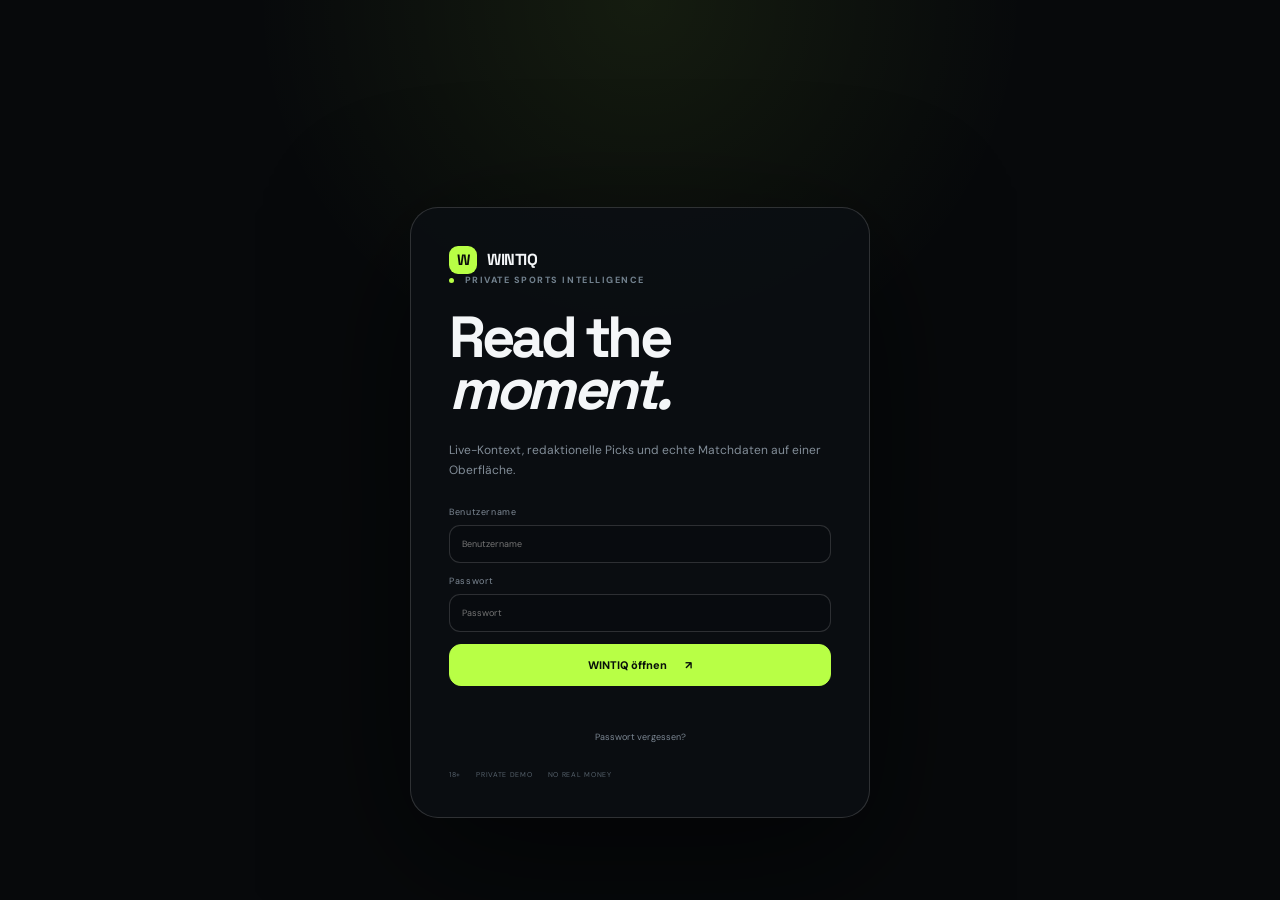
==== index.html @ 9066834d "Add files via upload" ====
<!doctype html>
<html lang="de">
<head>
<meta charset="utf-8">
<meta name="viewport" content="width=device-width,initial-scale=1">
<meta name="theme-color" content="#07090b">
<meta name="description" content="WINTIQ — Live Sports Intelligence, Picks und Match Center">
<title>WINTIQ — Live Sports Intelligence</title>
<link rel="preconnect" href="https://fonts.googleapis.com">
<link rel="preconnect" href="https://fonts.gstatic.com" crossorigin>
<link href="https://fonts.googleapis.com/css2?family=DM+Sans:wght@400;500;600;700;800&family=Space+Grotesk:wght@500;600;700&display=swap" rel="stylesheet">
<link rel="stylesheet" href="styles.css?v=20260912-v3">
</head>
<body class="locked">
<div id="loginGate" class="gate">
  <div class="gate-glow"></div>
  <div class="gate-card">
    <div class="brand"><span>W</span><b>WINTIQ</b></div>
    <div class="eyebrow"><i></i> PRIVATE SPORTS INTELLIGENCE</div>
    <h1>Read the<br><em>moment.</em></h1>
    <p>Live-Kontext, redaktionelle Picks und echte Matchdaten auf einer Oberfläche.</p>
    <form id="loginForm">
      <label>Benutzername<input id="loginUser" autocomplete="username" placeholder="Benutzername" required></label>
      <label>Passwort<input id="loginPass" type="password" autocomplete="current-password" placeholder="Passwort" required></label>
      <button class="btn btn-primary" type="submit">WINTIQ öffnen <span>↗</span></button>
      <small id="loginError" class="form-error"></small>
      <div class="forgot-password"><button id="forgotPasswordBtn" type="button">Passwort vergessen?</button></div>
    </form>
    <div class="gate-foot"><span>18+</span><span>PRIVATE DEMO</span><span>NO REAL MONEY</span></div>
  </div>
</div>

<div id="app" class="app-hidden">
  <div class="statusbar">
    <div><i class="live-dot"></i><b>WINTIQ LIVE</b><span id="pulseText">Real-time match intelligence</span></div>
    <div><span id="lastUpdate">FEED · —</span><span id="currentUserLabel"></span><button id="adminOpen" class="mini-btn hidden">ADMIN</button><button id="logout" class="mini-btn">LOCK</button></div>
  </div>
  <header class="nav">
    <a class="brand" href="#top"><span>W</span><b>WINTIQ</b></a>
    <nav><a href="#picks">Picks</a><a href="#matchday">Matchday</a><a href="#performance">Performance</a><a href="#edge">Edge</a></nav>
    <div class="nav-actions"><a class="nav-cta" href="#picks">Live Center <i></i></a><button id="hamb" class="hamb">☰</button></div>
  </header>
  <div id="mobile" class="mobile"><a href="#picks">Picks</a><a href="#matchday">Matchday</a><a href="#performance">Performance</a><a href="#edge">Edge</a></div>

  <main id="top">
    <section class="hero">
      <div class="hero-copy">
        <div class="eyebrow"><i></i> WINTIQ ORIGINAL · LIVE ACCESS</div>
        <div class="hero-topline"><span>SPORTS INTELLIGENCE</span><span id="heroDate">—</span></div>
        <h1 id="heroTitle">SPORT.<br><em>DATA.</em><br>MOMENTUM.</h1>
        <p id="heroText">Live-Kontext, klare Daten und redaktionelle Picks. Alles, was sich im Spielmoment verändert, bleibt sichtbar.</p>
        <div class="hero-buttons"><a class="btn btn-primary" href="#picks">Live Picks <span>→</span></a><a class="btn btn-ghost" href="#matchday">Matchday <span>↗</span></a></div>
        <div class="hero-stats"><div><strong id="heroLiveCount">0</strong><span>LIVE</span></div><div><strong id="heroPickCount">0</strong><span>PICKS</span></div><div><strong id="heroFeedAge">—</strong><span>FEED</span></div><div><strong id="heroCorrect">0%</strong><span>HIT RATE</span></div></div>
      </div>
      <aside class="hero-panel">
        <div class="panel-head"><span>LIVE MONITOR</span><i></i></div>
        <div class="monitor-score"><small id="monitorLabel">NO LIVE MATCH</small><strong id="monitorScore">— : —</strong><span id="monitorTeams">Warte auf echte Daten</span></div>
        <div class="monitor-grid"><div><span>STATUS</span><b id="monitorStatus">—</b></div><div><span>ZEIT</span><b id="monitorTime">—</b></div><div><span>DATUM</span><b id="monitorDate">—</b></div><div><span>SOURCE</span><b id="monitorSource">—</b></div></div>
        <div class="monitor-foot"><span id="monitorEvent">Keine erfundenen Live-Daten</span><b>●</b></div>
      </aside>
    </section>

    <section class="ticker-wrap" aria-live="polite">
      <div class="ticker-head"><span><i></i> LIVE FEED</span><b id="tickerUpdated">Synchronisiere …</b><span>Auto Sync <strong>15s</strong></span></div>
      <div id="picksLiveTicker" class="live-rail"></div>
    </section>

    <section class="section picks" id="picks">
      <div class="section-heading"><div><span class="kicker">WINTIQ EDITORIAL</span><h2>Unsere <em>Picks.</em></h2><p class="section-sub">Jeder Pick bekommt seinen echten Matchstatus — live, kommende Partie oder beendet.</p></div><div class="heading-status"><i></i><span id="feedSync">SYNC</span><b id="feedSource">ESPN / FALLBACK</b></div></div>
      <div id="pickGrid" class="pick-grid"></div>
    </section>

    <section class="section matchday" id="matchday">
      <div class="section-heading"><div><span class="kicker">MATCHDAY INTELLIGENCE</span><h2>Der <em>Matchroom.</em></h2></div><span class="heading-note">LIVE · UPCOMING · FINISHED</span></div>
      <div class="match-filter"><button class="filter active" data-filter="all">Alle</button><button class="filter" data-filter="live">🔴 Live</button><button class="filter" data-filter="upcoming">⏱ Bald</button><button class="filter" data-filter="finished">✓ Beendet</button><button class="filter" data-filter="unavailable">⚠ Keine Daten</button></div>
      <div id="matchBoard" class="match-board"></div>
    </section>

    <section class="section performance" id="performance">
      <div class="section-heading"><div><span class="kicker">PICK PERFORMANCE</span><h2>Was <em>funktioniert.</em></h2></div><span class="heading-note">AUTOMATIC · DATA-DRIVEN</span></div>
      <div class="performance-grid">
        <div class="perf-card big"><span class="kicker">HIT RATE</span><strong id="perfRate">0%</strong><div class="progress"><i id="perfBar"></i></div><p id="perfText">Noch keine beendeten Picks mit echten Daten.</p></div>
        <div class="perf-card"><span class="kicker">RICHTIG</span><strong id="perfWon">0</strong><p>abgeschlossene Picks</p></div>
        <div class="perf-card"><span class="kicker">FALSCH</span><strong id="perfLost">0</strong><p>abgeschlossene Picks</p></div>
        <div class="perf-card"><span class="kicker">OFFEN</span><strong id="perfOpen">0</strong><p>live oder kommende Picks</p></div>
      </div>
    </section>

    <section class="section edge" id="edge">
      <div class="edge-panel"><div><span class="kicker">WINTIQ EDGE</span><h2>Less noise.<br><em>More signal.</em></h2><p>Die Oberfläche priorisiert genau die Informationen, die sich im Spielmoment ändern: Status, Score, Uhr, Events, Pick-Performance und Datenqualität.</p></div><div class="edge-metrics"><div><strong>01</strong><span>REAL DATA FIRST</span><p>Kein erfundener Live-Status aus einer alten Startzeit.</p></div><div><strong>02</strong><span>EVENT STREAM</span><p>Tore, Karten und wichtige Match-Ereignisse erscheinen chronologisch.</p></div><div><strong>03</strong><span>AUTO SYNC</span><p>Der Browser aktualisiert die Daten ohne Seitenreload.</p></div><div><strong>04</strong><span>STALE PROTECTION</span><p>Wenn der Feed alt ist, zeigen wir das offen statt falsche Live-Daten zu präsentieren.</p></div></div></div>
    </section>

    <section class="section release"><div><span class="kicker">NEXT MOVE</span><h2 id="releaseDateBig">—</h2><p>WINTIQ · SPORTS INTELLIGENCE</p></div><div class="release-right"><strong id="days">00 DAYS</strong><div class="release-clock"><span>NÄCHSTER RELEASE</span><b id="timer">00 : 00 : 00 : 00</b></div></div><a class="btn btn-primary" href="#top">Back to top ↑</a></section>
  </main>
  <footer><div class="brand"><span>W</span><b>WINTIQ</b></div><div><a href="#">Impressum</a><a href="#">Datenschutz</a><a href="#">Responsible Gaming</a><a href="#">AGB</a></div><p>© 2026 WINTIQ · 18+ · PRIVATE DEMO · Keine Echtgeld-Wetten</p></footer>
</div>

<div id="resetModal" class="modal hidden"><div class="modal-card"><button class="modal-close" id="resetClose">×</button><span class="kicker">ACCOUNT</span><h2>Passwort <em>vergessen?</em></h2><p>Gib deinen WINTIQ-Benutzernamen ein. Die Anfrage wird an den Administrator übermittelt.</p><div class="reset-box"><label>Benutzername<input id="resetUsername" autocomplete="username" placeholder="Benutzername"></label><button id="sendResetRequest" class="btn btn-primary" type="button">Anfrage senden →</button><div id="resetMessage" class="reset-message"></div></div></div></div>
<div id="adminPanel" class="modal hidden"><div class="modal-card admin-card"><button class="modal-close" id="adminClose">×</button><span class="kicker">CONTROL ROOM</span><h2>WINTIQ <em>Admin.</em></h2><div class="admin-grid"><label>Hero Titel<textarea id="aHeroTitle" rows="3"></textarea></label><label>Release Datum<input id="aRelease" type="date"></label><label>Hero Text<textarea id="aHeroText" rows="3"></textarea></label><label>Pulse Text<input id="aPulse"></label></div><div class="admin-section"><div class="admin-section-head"><div><span class="kicker">PICKS</span><h3>Live-Picks</h3></div><button id="addPick" class="btn btn-ghost" type="button">+ Pick</button></div><div id="adminPicks"></div></div><div class="admin-section"><div class="admin-section-head"><div><span class="kicker">PASSWORD INBOX</span><h3>Anfragen <b id="pendingResetCount">0</b></h3></div><button id="refreshPasswordRequests" class="btn btn-ghost" type="button">↻</button></div><div id="passwordRequestList" class="password-request-list"></div></div><div class="admin-actions"><button id="saveAdmin" class="btn btn-primary" type="button">Änderungen speichern</button><button id="resetAdmin" class="btn btn-ghost" type="button">Demo zurücksetzen</button></div></div></div>
<div id="toast" class="toast"></div>
<script src="script.js?v=20260912-v3" defer></script>
</body>
</html>
---- styles.css ----
:root{--bg:#07090b;--panel:#0c1014;--panel2:#11161c;--line:rgba(255,255,255,.09);--line2:rgba(255,255,255,.15);--text:#f4f6f8;--muted:#87919d;--dim:#56616d;--acid:#b8ff45;--red:#ff4652;--orange:#ffad45;--max:1420px}*{box-sizing:border-box}html{scroll-behavior:smooth}body{margin:0;background:radial-gradient(circle at 78% 0%,rgba(184,255,69,.07),transparent 25%),var(--bg);color:var(--text);font-family:'DM Sans',system-ui,sans-serif}a{color:inherit;text-decoration:none}button,input,textarea{font:inherit}button{cursor:pointer}.hidden{display:none!important}.app-hidden{display:none}.locked{overflow:hidden}.brand{display:flex;align-items:center;gap:10px}.brand span{display:grid;place-items:center;width:28px;height:28px;border-radius:9px;background:var(--acid);color:#0a0d0b;font:800 15px 'Space Grotesk'}.brand b{font:800 16px 'Space Grotesk';letter-spacing:-.03em}.statusbar{height:42px;border-bottom:1px solid var(--line);display:flex;justify-content:space-between;align-items:center;padding:0 32px;color:#75808c;font-size:9px;letter-spacing:.1em;text-transform:uppercase;position:sticky;top:0;z-index:12;background:rgba(7,9,11,.82);backdrop-filter:blur(16px)}.statusbar>div{display:flex;align-items:center;gap:13px}.statusbar b{color:#dce1e6}.live-dot{width:6px;height:6px;background:var(--acid);border-radius:50%;display:inline-block;box-shadow:0 0 0 0 rgba(184,255,69,.5);animation:acidpulse 1.5s infinite}.mini-btn{border:1px solid var(--line2);background:rgba(255,255,255,.03);color:#9aa4ae;border-radius:9px;padding:6px 9px;font-size:8px;letter-spacing:.08em}.nav{height:78px;max-width:var(--max);margin:auto;padding:0 34px;display:flex;align-items:center;justify-content:space-between}.nav nav{display:flex;gap:28px}.nav nav a{color:#7f8995;font-size:11px}.nav nav a:hover{color:#fff}.nav-actions{display:flex;align-items:center;gap:12px}.nav-cta{border:1px solid var(--line2);padding:10px 14px;border-radius:99px;font-size:10px;color:#b9c1c9}.nav-cta i{display:inline-block;width:6px;height:6px;background:var(--acid);border-radius:50%;margin-left:7px}.hamb{display:none;background:none;border:0;color:#fff;font-size:22px}.mobile{display:none}.hero{max-width:var(--max);min-height:690px;margin:auto;padding:90px 34px 105px;display:grid;grid-template-columns:minmax(0,1.4fr) minmax(360px,.6fr);gap:70px;align-items:center;position:relative}.hero:before{content:"";position:absolute;inset:30px 0 auto;height:1px;background:linear-gradient(90deg,transparent,rgba(184,255,69,.22),transparent)}.eyebrow,.kicker{font-size:9px;letter-spacing:.17em;text-transform:uppercase;color:#71808d;font-weight:800}.eyebrow i{display:inline-block;width:5px;height:5px;border-radius:50%;background:var(--acid);margin-right:7px}.hero-topline{display:flex;justify-content:space-between;max-width:760px;margin:25px 0 18px;color:#4f5a65;font-size:9px;letter-spacing:.15em}.hero h1{font:700 clamp(68px,9vw,128px)/.82 'Space Grotesk';letter-spacing:-.075em;margin:0;max-width:900px}.hero h1 em,.section-heading h2 em,.edge-panel h2 em,.modal-card h2 em{color:var(--acid);font-style:normal}.hero-copy>p{max-width:670px;color:#8e98a4;line-height:1.8;font-size:14px;margin:32px 0}.hero-buttons{display:flex;gap:10px;flex-wrap:wrap}.btn{border-radius:12px;padding:13px 17px;border:1px solid var(--line2);font-size:11px;font-weight:800;display:inline-flex;align-items:center;justify-content:center;gap:18px}.btn-primary{background:var(--acid);color:#09100a;border-color:var(--acid)}.btn-ghost{background:rgba(255,255,255,.025);color:#e7eaed}.hero-stats{display:grid;grid-template-columns:repeat(4,auto);gap:38px;margin-top:55px}.hero-stats div{display:grid;gap:4px}.hero-stats strong{font:700 25px 'Space Grotesk'}.hero-stats span{font-size:8px;letter-spacing:.13em;color:#697480}.hero-panel{border:1px solid var(--line2);border-radius:28px;background:linear-gradient(145deg,rgba(255,255,255,.06),rgba(255,255,255,.018));padding:24px;box-shadow:0 40px 120px rgba(0,0,0,.28);position:relative;overflow:hidden}.hero-panel:after{content:"";position:absolute;width:230px;height:230px;border-radius:50%;right:-120px;top:-120px;background:rgba(184,255,69,.08);filter:blur(5px)}.panel-head,.match-card-top,.pick-top,.section-heading,.ticker-head,.match-card-top,.match-data,.pick-quote,.tip-row,.performance-grid,.release,.release-right,.admin-section-head,.password-request-top{display:flex;align-items:center;justify-content:space-between}.panel-head{color:#697581;font-size:8px;letter-spacing:.15em}.panel-head i{width:7px;height:7px;background:var(--red);border-radius:50%;animation:redpulse 1s infinite}.monitor-score{text-align:center;padding:52px 10px 30px}.monitor-score small{display:block;color:#68737f;font-size:8px;letter-spacing:.13em;margin-bottom:11px}.monitor-score strong{font:700 52px 'Space Grotesk';letter-spacing:-.04em}.monitor-score span{display:block;color:#aeb5bd;font-size:11px;margin-top:7px}.monitor-grid{display:grid;grid-template-columns:1fr 1fr;gap:7px}.monitor-grid div{padding:12px;border:1px solid var(--line);background:rgba(255,255,255,.025);border-radius:12px}.monitor-grid span{display:block;color:#5f6975;font-size:7px;letter-spacing:.12em}.monitor-grid b{display:block;font-size:10px;margin-top:5px}.monitor-foot{display:flex;justify-content:space-between;margin-top:12px;color:#626d79;font-size:8px}.monitor-foot b{color:var(--acid)}.ticker-wrap{border-top:1px solid var(--line);border-bottom:1px solid var(--line);background:rgba(255,255,255,.018);overflow:hidden}.ticker-head{max-width:var(--max);margin:auto;padding:11px 34px;color:#5f6975;font-size:8px;letter-spacing:.12em;text-transform:uppercase}.ticker-head span:first-child{color:#b9c1c9}.ticker-head i{display:inline-block;width:5px;height:5px;background:var(--red);border-radius:50%;margin-right:6px;animation:redpulse 1s infinite}.ticker-head strong{color:#b9c1c9}.live-rail{overflow:hidden;border-top:1px solid var(--line)}.rail-track{display:flex;width:max-content;animation:rail 38s linear infinite}.rail-track:hover{animation-play-state:paused}.rail-set{display:flex}.rail-item{width:390px;min-height:66px;padding:12px 20px;border-right:1px solid var(--line);display:grid;grid-template-columns:auto 1fr;gap:4px 12px;align-items:center}.rail-item .rail-state{grid-row:1/3;font-size:8px;font-weight:900;color:#7d8792;white-space:nowrap}.rail-item.live .rail-state{color:var(--red)}.rail-item.live .rail-state i{display:inline-block;width:6px;height:6px;background:var(--red);border-radius:50%;margin-right:5px;animation:redpulse 1s infinite}.rail-item.upcoming .rail-state{color:var(--acid)}.rail-item.finished .rail-state{color:#87919d}.rail-item strong{font-size:11px;white-space:nowrap;overflow:hidden;text-overflow:ellipsis}.rail-item strong b{color:#fff;font-size:12px;margin:0 5px}.rail-item small{font-size:8px;color:#5e6874}.section{max-width:var(--max);margin:auto;padding:105px 34px}.section-heading{align-items:flex-end;gap:30px;margin-bottom:30px}.section-heading h2{font:700 clamp(55px,7vw,90px)/.9 'Space Grotesk';letter-spacing:-.07em;margin:12px 0 0}.section-sub{color:#727d88;font-size:12px;max-width:600px;line-height:1.7;margin:15px 0 0}.heading-status{display:flex;gap:9px;align-items:center;color:#68737e;font-size:8px;letter-spacing:.11em}.heading-status i{width:6px;height:6px;background:var(--acid);border-radius:50%}.heading-status b{color:#a9b1b8}.heading-note{font-size:8px;color:#626d79;letter-spacing:.14em}.pick-grid{display:grid;grid-template-columns:repeat(3,minmax(0,1fr));gap:18px}.pick-card{position:relative;border:1px solid var(--line);border-radius:27px;overflow:hidden;background:linear-gradient(150deg,rgba(255,255,255,.045),rgba(255,255,255,.012));min-width:0;transition:.25s}.pick-card:before{content:"";height:3px;display:block;background:linear-gradient(90deg,var(--acid),rgba(184,255,69,0));position:relative;z-index:2}.pick-card.live:before{background:linear-gradient(90deg,var(--red),var(--acid),transparent)}.pick-card:hover{transform:translateY(-5px);border-color:rgba(184,255,69,.24);box-shadow:0 30px 90px rgba(0,0,0,.35)}.pick-inner{padding:24px}.pick-top{margin-bottom:17px}.pick-tag{padding:6px 9px;border-radius:99px;background:rgba(184,255,69,.09);color:var(--acid);font-size:8px;font-weight:900;letter-spacing:.1em}.pick-number{font-size:9px;color:#4f5a65}.pick-sport{font-size:8px;color:#687480;letter-spacing:.16em;font-weight:900}.pick-card h3{font:700 23px/1.22 'Space Grotesk';letter-spacing:-.035em;margin:12px 0 17px}.pick-card h3 span{color:#4d5863;font-size:.65em}.tip-row{padding:14px 15px;border:1px solid var(--line);background:#090c10;border-radius:14px}.tip-row span{font-size:8px;color:#68737e;letter-spacing:.11em;font-weight:900}.tip-row strong{font-size:13px;text-align:right}.pick-reason{font-size:12px;line-height:1.8;color:#8d97a2;margin:17px 0}.pick-quote{border-top:1px solid var(--line);padding-top:14px}.pick-quote span{font-size:8px;color:#616c78;letter-spacing:.13em}.pick-quote strong{font:700 24px 'Space Grotesk'}.match-card{margin-top:18px;border:1px solid var(--line);border-radius:20px;background:rgba(0,0,0,.24);padding:17px}.match-card.is-live{border-color:rgba(255,70,82,.28);box-shadow:inset 0 0 35px rgba(255,70,82,.035)}.match-card-top{font-size:8px;color:#5f6974;letter-spacing:.1em}.match-status{font-weight:900}.is-live .match-status{color:var(--red)}.match-status i{display:inline-block;width:7px;height:7px;border-radius:50%;background:var(--red);margin-right:6px;animation:redpulse 1s infinite}.is-upcoming .match-status{color:var(--acid)}.is-finished .match-status{color:#87919d}.is-unavailable .match-status{color:var(--orange)}.scoreline{display:grid;grid-template-columns:1fr auto 1fr;gap:10px;align-items:center;margin:20px 0}.scoreline>div{min-width:0}.scoreline strong{display:block;font-size:12px;line-height:1.35}.scoreline small{display:block;color:#505b66;font-size:7px;letter-spacing:.1em;margin-top:4px}.scoreline .away{text-align:right}.score-big{font:700 30px 'Space Grotesk';white-space:nowrap}.score-big span{color:#56606b}.match-data{display:grid;grid-template-columns:1fr 1fr;gap:7px}.match-data div{background:rgba(255,255,255,.035);border-radius:10px;padding:10px}.match-data span{display:block;font-size:7px;color:#616c78;letter-spacing:.08em}.match-data b{display:block;font-size:9px;margin-top:4px}.verdict{margin-top:10px;padding:10px;border-radius:10px;font-size:8px;font-weight:900;letter-spacing:.07em}.verdict.correct{background:rgba(184,255,69,.08);color:var(--acid)}.verdict.wrong{background:rgba(255,70,82,.08);color:#ff7b83}.verdict.pending{background:rgba(255,255,255,.04);color:#737e8a}.data-warning{margin-top:9px;padding:10px;border-radius:10px;background:rgba(255,173,69,.06);color:#b9905d;font-size:8px;line-height:1.5}.event-stream{margin-top:12px;padding-top:12px;border-top:1px solid var(--line)}.event-title{font-size:7px;letter-spacing:.13em;color:#5d6874;margin-bottom:7px}.event-line{display:grid;grid-template-columns:35px 65px 1fr;gap:7px;align-items:center;padding:5px 0}.event-line span{font-size:8px;color:#9ba4ad}.event-line b{font-size:7px;color:var(--acid);letter-spacing:.08em}.event-line p{margin:0;font-size:9px;color:#c1c7cd;white-space:nowrap;overflow:hidden;text-overflow:ellipsis}.match-filter{display:flex;gap:8px;flex-wrap:wrap;margin-bottom:17px}.filter{border:1px solid var(--line);background:rgba(255,255,255,.025);color:#7f8995;padding:9px 13px;border-radius:99px;font-size:9px}.filter.active{background:var(--acid);color:#09100a;border-color:var(--acid);font-weight:800}.match-board{display:grid;grid-template-columns:1fr 1fr;gap:10px}.match-row{display:grid;grid-template-columns:110px 1fr auto 1fr 105px;align-items:center;gap:13px;border:1px solid var(--line);border-radius:16px;padding:17px;background:rgba(255,255,255,.018)}.match-row.live{border-color:rgba(255,70,82,.2)}.row-status{font-size:8px;font-weight:900;letter-spacing:.09em;color:#737e89}.row-status i{display:inline-block;width:6px;height:6px;border-radius:50%;background:var(--red);margin-right:6px;animation:redpulse 1s infinite}.match-row.upcoming .row-status{color:var(--acid)}.match-row.finished .row-status{color:#8b95a0}.match-row.unavailable .row-status{color:var(--orange)}.row-team{font-size:11px;font-weight:800}.row-team.home{text-align:right}.row-score{font:700 20px 'Space Grotesk';white-space:nowrap}.row-score span{color:#56606b}.row-time{text-align:right}.row-time b{display:block;font-size:10px}.row-time span{display:block;font-size:8px;color:#66717c;margin-top:4px}.empty-state{border:1px dashed var(--line2);padding:30px;border-radius:16px;color:#69737e;font-size:11px}.performance-grid{display:grid;grid-template-columns:2fr 1fr 1fr 1fr;gap:12px;align-items:stretch}.perf-card{border:1px solid var(--line);border-radius:20px;background:rgba(255,255,255,.025);padding:24px;min-height:165px}.perf-card strong{display:block;font:700 48px 'Space Grotesk';margin:14px 0 4px}.perf-card p{font-size:10px;color:#68737f;line-height:1.6}.perf-card.big strong{font-size:62px}.progress{height:7px;border-radius:99px;background:#171d23;overflow:hidden;margin:12px 0}.progress i{display:block;width:0;height:100%;background:var(--acid);border-radius:99px;transition:.5s}.edge-panel{display:grid;grid-template-columns:1fr 1fr;gap:75px;padding:60px;border:1px solid var(--line);border-radius:30px;background:linear-gradient(140deg,rgba(184,255,69,.065),rgba(255,255,255,.012))}.edge-panel h2{font:700 clamp(52px,6vw,86px)/.88 'Space Grotesk';letter-spacing:-.07em;margin:14px 0 25px}.edge-panel>div:first-child p{max-width:540px;color:#89939e;line-height:1.8;font-size:13px}.edge-metrics{display:grid;gap:2px}.edge-metrics>div{display:grid;grid-template-columns:45px 1fr;gap:3px 12px;padding:17px 0;border-top:1px solid var(--line)}.edge-metrics strong{grid-row:1/3;color:var(--acid);font-size:10px}.edge-metrics span{font-size:9px;font-weight:900;letter-spacing:.12em}.edge-metrics p{margin:3px 0 0;color:#68737f;font-size:10px;line-height:1.6}.release{display:flex;align-items:end;justify-content:space-between;gap:20px;border-top:1px solid var(--line)}.release h2{font:700 clamp(50px,7vw,100px) 'Space Grotesk';letter-spacing:-.07em;margin:12px 0}.release p{font-size:9px;color:#626d78;letter-spacing:.12em}.release-right{gap:30px}.release-right>strong{font:700 16px 'Space Grotesk';color:#78838e}.release-clock{display:grid;gap:5px}.release-clock span{font-size:7px;color:#626d78;letter-spacing:.12em}.release-clock b{font:700 14px 'Space Grotesk'}.gate{position:fixed;inset:0;display:grid;place-items:center;padding:20px;background:radial-gradient(circle at 50% 0%,rgba(184,255,69,.08),transparent 35%),#07090b;z-index:40}.gate-card{width:min(460px,100%);border:1px solid var(--line2);border-radius:28px;padding:38px;background:rgba(11,15,19,.92);box-shadow:0 40px 140px rgba(0,0,0,.6)}.gate-card h1{font:700 58px/.9 'Space Grotesk';letter-spacing:-.065em;margin:25px 0}.gate-card p{color:#828d98;font-size:12px;line-height:1.7}.gate-card form{display:grid;gap:12px;margin-top:25px}.gate-card label,.admin-grid label{display:grid;gap:7px;color:#7e8995;font-size:9px;letter-spacing:.07em}.gate-card input,.admin-grid input,.admin-grid textarea,.reset-box input{width:100%;background:#080b0f;color:#fff;border:1px solid var(--line2);border-radius:11px;padding:12px;outline:none}.gate-card input:focus,.admin-grid input:focus,.admin-grid textarea:focus,.reset-box input:focus{border-color:rgba(184,255,69,.55)}.forgot-password{text-align:center}.forgot-password button{border:0;background:none;color:#7c8793;font-size:9px}.form-error{min-height:14px;color:#ff6f77;font-size:10px}.gate-foot{display:flex;gap:15px;color:#56616c;font-size:7px;letter-spacing:.1em;margin-top:25px}.modal{position:fixed;inset:0;z-index:50;background:rgba(0,0,0,.76);backdrop-filter:blur(16px);display:grid;place-items:center;padding:20px}.modal-card{width:min(520px,100%);max-height:90vh;overflow:auto;padding:32px;border:1px solid var(--line2);border-radius:25px;background:#0c1014;box-shadow:0 40px 120px #000}.modal-card h2{font:700 43px 'Space Grotesk';letter-spacing:-.06em;margin:13px 0}.modal-card>p{color:#808b96;line-height:1.7;font-size:12px}.modal-close{float:right;border:0;background:none;color:#89939d;font-size:30px}.reset-box{display:grid;gap:12px;margin-top:25px}.reset-box label{display:grid;gap:7px;color:#7e8995;font-size:9px}.reset-message{min-height:18px;font-size:10px}.admin-card{width:min(1050px,100%)}.admin-grid{display:grid;grid-template-columns:1fr 1fr;gap:13px}.admin-section{margin-top:28px;padding-top:24px;border-top:1px solid var(--line)}.admin-section-head h3{margin:5px 0;font:700 24px 'Space Grotesk'}.admin-section-head h3 b{color:var(--acid)}.admin-pick{padding:14px;border:1px solid var(--line);border-radius:15px;margin-bottom:10px}.password-request-list{display:grid;gap:8px}.password-request{padding:12px;border:1px solid var(--line);border-radius:12px}.password-request-top{font-size:10px}.password-request-top span{color:var(--acid);font-size:8px}.password-request small{color:#65707b;font-size:8px}.admin-actions{display:flex;gap:9px;align-items:center;flex-wrap:wrap;margin-top:18px}.toast{position:fixed;right:20px;bottom:20px;z-index:60;background:#12171d;border:1px solid var(--line2);border-radius:12px;padding:12px 15px;font-size:10px;transform:translateY(15px);opacity:0;pointer-events:none;transition:.25s}.toast.show{opacity:1;transform:none}footer{max-width:var(--max);margin:auto;padding:35px 34px 50px;border-top:1px solid var(--line);display:grid;grid-template-columns:1fr auto;gap:18px;color:#5f6974;font-size:8px}footer>div:nth-child(2){display:flex;gap:17px;flex-wrap:wrap}footer p{grid-column:1/-1;margin:5px 0 0}@keyframes redpulse{0%{box-shadow:0 0 0 0 rgba(255,70,82,.55)}70%{box-shadow:0 0 0 8px rgba(255,70,82,0)}100%{box-shadow:0 0 0 0 rgba(255,70,82,0)}}@keyframes acidpulse{0%{box-shadow:0 0 0 0 rgba(184,255,69,.5)}70%{box-shadow:0 0 0 8px rgba(184,255,69,0)}100%{box-shadow:0 0 0 0 rgba(184,255,69,0)}}@keyframes rail{from{transform:translateX(0)}to{transform:translateX(-50%)}}@media(max-width:1100px){.hero{grid-template-columns:1fr}.hero-panel{max-width:650px}.pick-grid{grid-template-columns:repeat(2,minmax(0,1fr))}.match-board{grid-template-columns:1fr}.performance-grid{grid-template-columns:1fr 1fr}.edge-panel{grid-template-columns:1fr}.nav{padding:0 24px}.section,.hero{padding-left:24px;padding-right:24px}}@media(max-width:700px){.statusbar{padding:0 14px}.statusbar>div:last-child>span:not(#currentUserLabel){display:none}.nav{height:65px}.nav nav,.nav-cta{display:none}.hamb{display:block}.mobile.open{display:grid;position:absolute;z-index:15;right:14px;top:108px;background:#10151b;border:1px solid var(--line);border-radius:15px;padding:10px;box-shadow:0 20px 60px #000}.mobile.open a{padding:10px 13px;font-size:11px}.hero{padding-top:70px;min-height:auto}.hero h1{font-size:68px}.hero-stats{grid-template-columns:1fr 1fr;gap:20px}.hero-panel{margin-top:10px}.ticker-head{padding-left:14px;padding-right:14px}.ticker-head span:last-child{display:none}.rail-item{width:315px}.section{padding:75px 16px}.section-heading{align-items:flex-start;flex-direction:column}.section-heading h2{font-size:55px}.heading-status{align-self:flex-start}.pick-grid{grid-template-columns:1fr}.match-card{padding:14px}.scoreline{gap:6px}.score-big{font-size:25px}.match-data{grid-template-columns:1fr 1fr}.match-board{grid-template-columns:1fr}.match-row{grid-template-columns:1fr auto 1fr;gap:8px}.row-status{grid-column:1/-1}.row-time{grid-column:1/-1;text-align:left}.performance-grid{grid-template-columns:1fr}.edge-panel{padding:28px}.release{align-items:flex-start;flex-direction:column}.release-right{align-items:flex-start;flex-direction:column}.release h2{font-size:60px}.admin-grid{grid-template-columns:1fr}footer{grid-template-columns:1fr;padding-left:16px;padding-right:16px}.event-line{grid-template-columns:30px 50px 1fr}}
@media(prefers-reduced-motion:reduce){*,*:before,*:after{animation-duration:.001ms!important;animation-iteration-count:1!important;scroll-behavior:auto!important}}
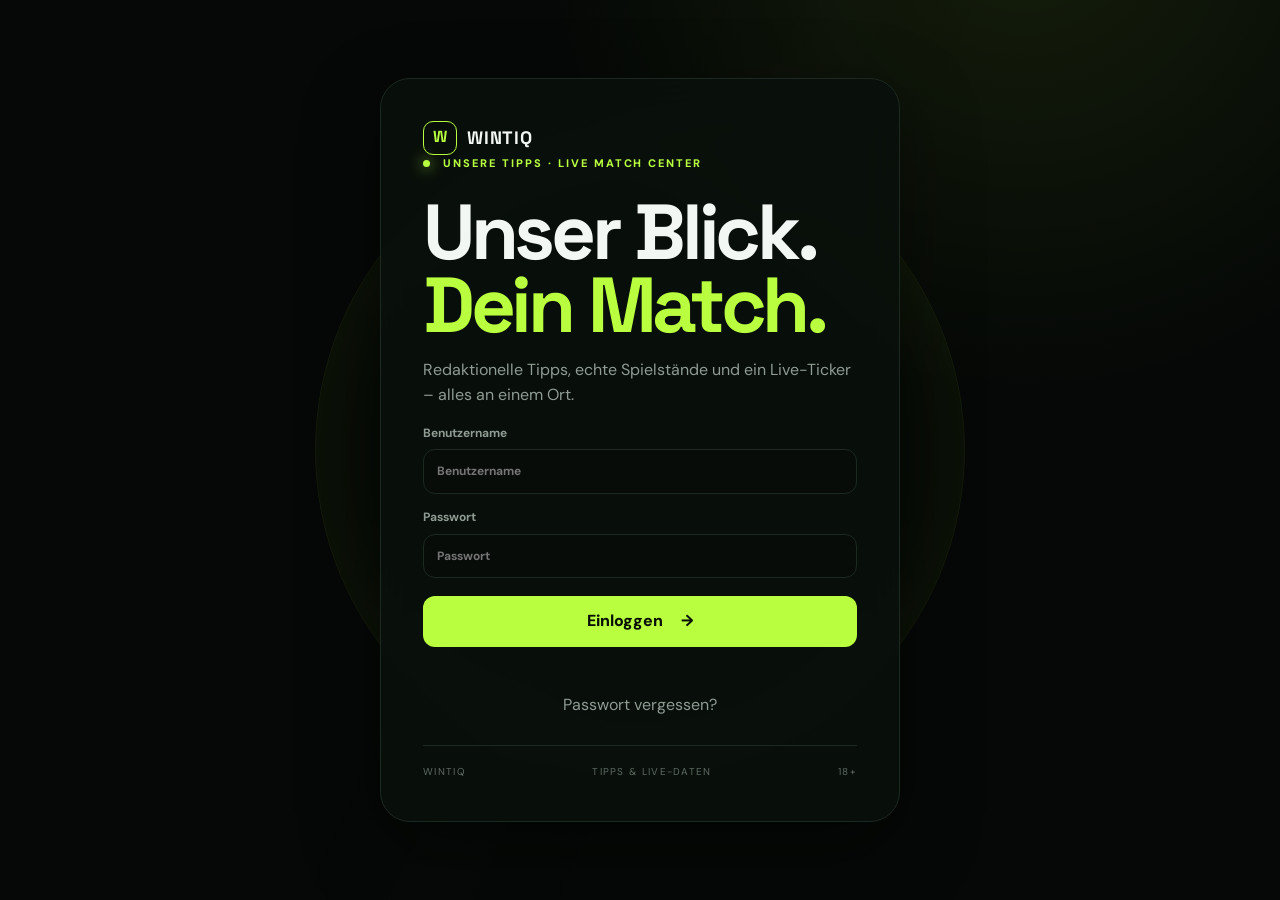
==== commit a3a2f869: "Add files via upload" ====
--- a/index.html
+++ b/index.html
@@ -3,101 +3,127 @@
 <head>
 <meta charset="utf-8">
 <meta name="viewport" content="width=device-width,initial-scale=1">
-<meta name="theme-color" content="#07090b">
-<meta name="description" content="WINTIQ — Live Sports Intelligence, Picks und Match Center">
-<title>WINTIQ — Live Sports Intelligence</title>
+<meta name="theme-color" content="#07110d">
+<meta name="description" content="WINTIQ — unsere Sport-Tipps, Match Center und Live-Ticker.">
+<title>WINTIQ — Unsere Tipps</title>
 <link rel="preconnect" href="https://fonts.googleapis.com">
 <link rel="preconnect" href="https://fonts.gstatic.com" crossorigin>
 <link href="https://fonts.googleapis.com/css2?family=DM+Sans:wght@400;500;600;700;800&family=Space+Grotesk:wght@500;600;700&display=swap" rel="stylesheet">
-<link rel="stylesheet" href="styles.css?v=20260912-v3">
+<link rel="stylesheet" href="styles.css?v=release-1">
 </head>
-<body class="locked">
-<div id="loginGate" class="gate">
-  <div class="gate-glow"></div>
-  <div class="gate-card">
-    <div class="brand"><span>W</span><b>WINTIQ</b></div>
-    <div class="eyebrow"><i></i> PRIVATE SPORTS INTELLIGENCE</div>
-    <h1>Read the<br><em>moment.</em></h1>
-    <p>Live-Kontext, redaktionelle Picks und echte Matchdaten auf einer Oberfläche.</p>
-    <form id="loginForm">
-      <label>Benutzername<input id="loginUser" autocomplete="username" placeholder="Benutzername" required></label>
-      <label>Passwort<input id="loginPass" type="password" autocomplete="current-password" placeholder="Passwort" required></label>
-      <button class="btn btn-primary" type="submit">WINTIQ öffnen <span>↗</span></button>
-      <small id="loginError" class="form-error"></small>
-      <div class="forgot-password"><button id="forgotPasswordBtn" type="button">Passwort vergessen?</button></div>
+<body>
+<div id="loginGate" class="login-gate">
+  <div class="login-orbit"></div>
+  <div class="login-card">
+    <div class="logo"><span>W</span><b>WINTIQ</b></div>
+    <div class="eyebrow"><i></i> UNSERE TIPPS · LIVE MATCH CENTER</div>
+    <h1>Unser Blick.<br><em>Dein Match.</em></h1>
+    <p>Redaktionelle Tipps, echte Spielstände und ein Live-Ticker – alles an einem Ort.</p>
+    <form id="loginForm" novalidate>
+      <label>Benutzername<input id="loginUser" autocomplete="username" placeholder="Benutzername"></label>
+      <label>Passwort<input id="loginPass" type="password" autocomplete="current-password" placeholder="Passwort"></label>
+      <button class="btn primary" type="submit">Einloggen <span>→</span></button>
+      <div id="loginError" class="error"></div>
+      <button id="forgotPasswordBtn" class="link-btn" type="button">Passwort vergessen?</button>
     </form>
-    <div class="gate-foot"><span>18+</span><span>PRIVATE DEMO</span><span>NO REAL MONEY</span></div>
+    <div class="login-note"><span>WINTIQ</span><span>TIPPS & LIVE-DATEN</span><span>18+</span></div>
   </div>
 </div>
 
-<div id="app" class="app-hidden">
-  <div class="statusbar">
-    <div><i class="live-dot"></i><b>WINTIQ LIVE</b><span id="pulseText">Real-time match intelligence</span></div>
-    <div><span id="lastUpdate">FEED · —</span><span id="currentUserLabel"></span><button id="adminOpen" class="mini-btn hidden">ADMIN</button><button id="logout" class="mini-btn">LOCK</button></div>
+<div id="app" class="hidden">
+<header class="topbar">
+  <a class="logo" href="#home"><span>W</span><b>WINTIQ</b></a>
+  <nav><a href="#picks">Unsere Picks</a><a href="#live">Live Center</a><a href="#stats">Performance</a></nav>
+  <div class="top-actions">
+    <div id="feedBadge" class="feed-badge"><i></i><span>SYNC</span></div>
+    <button id="musicToggle" class="icon-btn" type="button" title="Musik an/aus">♪</button>
+    <input id="musicVolume" class="volume" type="range" min="0" max="1" step=".01" value=".18" aria-label="Musiklautstärke">
+    <button id="adminOpen" class="admin-btn hidden" type="button">ADMIN</button>
+    <button id="logout" class="icon-btn" type="button">LOCK</button>
   </div>
-  <header class="nav">
-    <a class="brand" href="#top"><span>W</span><b>WINTIQ</b></a>
-    <nav><a href="#picks">Picks</a><a href="#matchday">Matchday</a><a href="#performance">Performance</a><a href="#edge">Edge</a></nav>
-    <div class="nav-actions"><a class="nav-cta" href="#picks">Live Center <i></i></a><button id="hamb" class="hamb">☰</button></div>
-  </header>
-  <div id="mobile" class="mobile"><a href="#picks">Picks</a><a href="#matchday">Matchday</a><a href="#performance">Performance</a><a href="#edge">Edge</a></div>
+</header>
 
-  <main id="top">
-    <section class="hero">
-      <div class="hero-copy">
-        <div class="eyebrow"><i></i> WINTIQ ORIGINAL · LIVE ACCESS</div>
-        <div class="hero-topline"><span>SPORTS INTELLIGENCE</span><span id="heroDate">—</span></div>
-        <h1 id="heroTitle">SPORT.<br><em>DATA.</em><br>MOMENTUM.</h1>
-        <p id="heroText">Live-Kontext, klare Daten und redaktionelle Picks. Alles, was sich im Spielmoment verändert, bleibt sichtbar.</p>
-        <div class="hero-buttons"><a class="btn btn-primary" href="#picks">Live Picks <span>→</span></a><a class="btn btn-ghost" href="#matchday">Matchday <span>↗</span></a></div>
-        <div class="hero-stats"><div><strong id="heroLiveCount">0</strong><span>LIVE</span></div><div><strong id="heroPickCount">0</strong><span>PICKS</span></div><div><strong id="heroFeedAge">—</strong><span>FEED</span></div><div><strong id="heroCorrect">0%</strong><span>HIT RATE</span></div></div>
-      </div>
-      <aside class="hero-panel">
-        <div class="panel-head"><span>LIVE MONITOR</span><i></i></div>
-        <div class="monitor-score"><small id="monitorLabel">NO LIVE MATCH</small><strong id="monitorScore">— : —</strong><span id="monitorTeams">Warte auf echte Daten</span></div>
-        <div class="monitor-grid"><div><span>STATUS</span><b id="monitorStatus">—</b></div><div><span>ZEIT</span><b id="monitorTime">—</b></div><div><span>DATUM</span><b id="monitorDate">—</b></div><div><span>SOURCE</span><b id="monitorSource">—</b></div></div>
-        <div class="monitor-foot"><span id="monitorEvent">Keine erfundenen Live-Daten</span><b>●</b></div>
-      </aside>
-    </section>
+<main id="home">
+<section class="hero">
+  <div class="hero-copy">
+    <div class="eyebrow"><i></i> WINTIQ · OUR PICKS</div>
+    <div class="hero-meta"><span id="todayLabel">—</span><span id="feedTime">FEED —</span></div>
+    <h1>TIPPS.<br><em>DATEN.</em><br>LIVE.</h1>
+    <p>Wir zeigen unsere Tipps, den aktuellen Matchstatus und die wichtigsten Live-Events. Keine Wettschein-Oberfläche. Keine unnötigen Extras.</p>
+    <div class="hero-actions"><a class="btn primary" href="#picks">Unsere Picks <span>↓</span></a><a class="btn ghost" href="#live">Live Center <span>↗</span></a></div>
+    <div class="hero-stats">
+      <div><b id="statPicks">0</b><span>PICKS</span></div>
+      <div><b id="statLive">0</b><span>LIVE</span></div>
+      <div><b id="statOpen">0</b><span>OFFEN</span></div>
+      <div><b id="statRate">—</b><span>HIT RATE</span></div>
+    </div>
+  </div>
+  <aside class="hero-live">
+    <div class="card-label"><span><i class="pulse"></i> LIVE MONITOR</span><b id="monitorSource">—</b></div>
+    <div id="heroLiveMatch" class="monitor-empty">Noch kein bestätigtes Live-Spiel.</div>
+  </aside>
+</section>
 
-    <section class="ticker-wrap" aria-live="polite">
-      <div class="ticker-head"><span><i></i> LIVE FEED</span><b id="tickerUpdated">Synchronisiere …</b><span>Auto Sync <strong>15s</strong></span></div>
-      <div id="picksLiveTicker" class="live-rail"></div>
-    </section>
+<section id="live" class="section">
+  <div class="section-head">
+    <div><span class="kicker">LIVE CENTER</span><h2>Was passiert <em>jetzt?</em></h2><p>Automatische Aktualisierung ohne Seitenreload.</p></div>
+    <div class="sync-box"><b id="syncState">SYNC</b><span id="syncAge">—</span></div>
+  </div>
+  <div id="liveTicker" class="live-ticker"></div>
+  <div id="liveEvents" class="event-board"></div>
+</section>
 
-    <section class="section picks" id="picks">
-      <div class="section-heading"><div><span class="kicker">WINTIQ EDITORIAL</span><h2>Unsere <em>Picks.</em></h2><p class="section-sub">Jeder Pick bekommt seinen echten Matchstatus — live, kommende Partie oder beendet.</p></div><div class="heading-status"><i></i><span id="feedSync">SYNC</span><b id="feedSource">ESPN / FALLBACK</b></div></div>
-      <div id="pickGrid" class="pick-grid"></div>
-    </section>
+<section id="picks" class="section">
+  <div class="section-head">
+    <div><span class="kicker">WINTIQ EDITORIAL</span><h2>Unsere <em>Picks.</em></h2><p>Jeder Tipp bekommt seinen eigenen Matchstatus.</p></div>
+    <div class="section-count"><b id="pickCount">0</b><span>TIPPS</span></div>
+  </div>
+  <div id="pickGrid" class="pick-grid"></div>
+</section>
 
-    <section class="section matchday" id="matchday">
-      <div class="section-heading"><div><span class="kicker">MATCHDAY INTELLIGENCE</span><h2>Der <em>Matchroom.</em></h2></div><span class="heading-note">LIVE · UPCOMING · FINISHED</span></div>
-      <div class="match-filter"><button class="filter active" data-filter="all">Alle</button><button class="filter" data-filter="live">🔴 Live</button><button class="filter" data-filter="upcoming">⏱ Bald</button><button class="filter" data-filter="finished">✓ Beendet</button><button class="filter" data-filter="unavailable">⚠ Keine Daten</button></div>
-      <div id="matchBoard" class="match-board"></div>
-    </section>
+<section class="section" id="stats">
+  <div class="section-head"><div><span class="kicker">PERFORMANCE</span><h2>Unsere <em>Bilanz.</em></h2><p>Nur beendete Spiele fließen in die Quote ein.</p></div></div>
+  <div class="stats-grid">
+    <article><span>HIT RATE</span><b id="rateBig">—</b><div class="bar"><i id="rateBar"></i></div></article>
+    <article><span>RICHTIG</span><b id="wonBig">0</b><small>abgeschlossen</small></article>
+    <article><span>FALSCH</span><b id="lostBig">0</b><small>abgeschlossen</small></article>
+    <article><span>OFFEN</span><b id="openBig">0</b><small>live oder kommend</small></article>
+  </div>
+</section>
 
-    <section class="section performance" id="performance">
-      <div class="section-heading"><div><span class="kicker">PICK PERFORMANCE</span><h2>Was <em>funktioniert.</em></h2></div><span class="heading-note">AUTOMATIC · DATA-DRIVEN</span></div>
-      <div class="performance-grid">
-        <div class="perf-card big"><span class="kicker">HIT RATE</span><strong id="perfRate">0%</strong><div class="progress"><i id="perfBar"></i></div><p id="perfText">Noch keine beendeten Picks mit echten Daten.</p></div>
-        <div class="perf-card"><span class="kicker">RICHTIG</span><strong id="perfWon">0</strong><p>abgeschlossene Picks</p></div>
-        <div class="perf-card"><span class="kicker">FALSCH</span><strong id="perfLost">0</strong><p>abgeschlossene Picks</p></div>
-        <div class="perf-card"><span class="kicker">OFFEN</span><strong id="perfOpen">0</strong><p>live oder kommende Picks</p></div>
-      </div>
-    </section>
+<section class="section how">
+  <div class="how-grid">
+    <div><span class="kicker">WINTIQ PRINCIPLES</span><h2>Nur das, was<br><em>zählt.</em></h2></div>
+    <div class="principles">
+      <div><b>01</b><strong>UNSERE TIPPS</strong><p>Der Fokus liegt auf unseren redaktionellen Einschätzungen – nicht auf Wettscheinen.</p></div>
+      <div><b>02</b><strong>ECHTE MATCHDATEN</strong><p>Live, kommende Partie oder beendet. Wenn kein Feed bestätigt, sagen wir es.</p></div>
+      <div><b>03</b><strong>AUTO SYNC</strong><p>Der Ticker fragt neue Daten automatisch ab. Kein F5 nötig.</p></div>
+      <div><b>04</b><strong>KLARE STATUS</strong><p>Richtig, falsch, offen oder keine bestätigten Daten – sofort erkennbar.</p></div>
+    </div>
+  </div>
+</section>
+</main>
 
-    <section class="section edge" id="edge">
-      <div class="edge-panel"><div><span class="kicker">WINTIQ EDGE</span><h2>Less noise.<br><em>More signal.</em></h2><p>Die Oberfläche priorisiert genau die Informationen, die sich im Spielmoment ändern: Status, Score, Uhr, Events, Pick-Performance und Datenqualität.</p></div><div class="edge-metrics"><div><strong>01</strong><span>REAL DATA FIRST</span><p>Kein erfundener Live-Status aus einer alten Startzeit.</p></div><div><strong>02</strong><span>EVENT STREAM</span><p>Tore, Karten und wichtige Match-Ereignisse erscheinen chronologisch.</p></div><div><strong>03</strong><span>AUTO SYNC</span><p>Der Browser aktualisiert die Daten ohne Seitenreload.</p></div><div><strong>04</strong><span>STALE PROTECTION</span><p>Wenn der Feed alt ist, zeigen wir das offen statt falsche Live-Daten zu präsentieren.</p></div></div></div>
-    </section>
-
-    <section class="section release"><div><span class="kicker">NEXT MOVE</span><h2 id="releaseDateBig">—</h2><p>WINTIQ · SPORTS INTELLIGENCE</p></div><div class="release-right"><strong id="days">00 DAYS</strong><div class="release-clock"><span>NÄCHSTER RELEASE</span><b id="timer">00 : 00 : 00 : 00</b></div></div><a class="btn btn-primary" href="#top">Back to top ↑</a></section>
-  </main>
-  <footer><div class="brand"><span>W</span><b>WINTIQ</b></div><div><a href="#">Impressum</a><a href="#">Datenschutz</a><a href="#">Responsible Gaming</a><a href="#">AGB</a></div><p>© 2026 WINTIQ · 18+ · PRIVATE DEMO · Keine Echtgeld-Wetten</p></footer>
+<footer><div class="logo"><span>W</span><b>WINTIQ</b></div><p>© 2026 WINTIQ · Unsere Tipps & Live Match Center</p><span id="footerFeed">Feed: —</span></footer>
 </div>
 
-<div id="resetModal" class="modal hidden"><div class="modal-card"><button class="modal-close" id="resetClose">×</button><span class="kicker">ACCOUNT</span><h2>Passwort <em>vergessen?</em></h2><p>Gib deinen WINTIQ-Benutzernamen ein. Die Anfrage wird an den Administrator übermittelt.</p><div class="reset-box"><label>Benutzername<input id="resetUsername" autocomplete="username" placeholder="Benutzername"></label><button id="sendResetRequest" class="btn btn-primary" type="button">Anfrage senden →</button><div id="resetMessage" class="reset-message"></div></div></div></div>
-<div id="adminPanel" class="modal hidden"><div class="modal-card admin-card"><button class="modal-close" id="adminClose">×</button><span class="kicker">CONTROL ROOM</span><h2>WINTIQ <em>Admin.</em></h2><div class="admin-grid"><label>Hero Titel<textarea id="aHeroTitle" rows="3"></textarea></label><label>Release Datum<input id="aRelease" type="date"></label><label>Hero Text<textarea id="aHeroText" rows="3"></textarea></label><label>Pulse Text<input id="aPulse"></label></div><div class="admin-section"><div class="admin-section-head"><div><span class="kicker">PICKS</span><h3>Live-Picks</h3></div><button id="addPick" class="btn btn-ghost" type="button">+ Pick</button></div><div id="adminPicks"></div></div><div class="admin-section"><div class="admin-section-head"><div><span class="kicker">PASSWORD INBOX</span><h3>Anfragen <b id="pendingResetCount">0</b></h3></div><button id="refreshPasswordRequests" class="btn btn-ghost" type="button">↻</button></div><div id="passwordRequestList" class="password-request-list"></div></div><div class="admin-actions"><button id="saveAdmin" class="btn btn-primary" type="button">Änderungen speichern</button><button id="resetAdmin" class="btn btn-ghost" type="button">Demo zurücksetzen</button></div></div></div>
+<div id="forgotModal" class="modal hidden">
+  <div class="modal-card small"><button class="close" data-close="forgotModal">×</button><span class="kicker">ACCOUNT</span><h2>Passwort <em>vergessen?</em></h2><p>Stell eine Anfrage. Dein Admin kann dir danach ein neues Passwort setzen.</p>
+  <label>Benutzername<input id="resetUser" placeholder="Benutzername"></label><button id="resetRequest" class="btn primary" type="button">Anfrage senden</button><div id="resetMsg" class="message"></div></div>
+</div>
+
+<div id="adminModal" class="modal hidden">
+ <div class="modal-card admin-card"><button class="close" data-close="adminModal">×</button><span class="kicker">CONTROL ROOM</span><h2>WINTIQ <em>Admin.</em></h2>
+ <div class="admin-tabs"><button class="active" data-tab="picksTab">Picks</button><button data-tab="usersTab">Accounts</button><button data-tab="liveTab">Live</button><button data-tab="siteTab">Website</button></div>
+ <div id="picksTab" class="admin-tab active"><div class="admin-head"><div><h3>Unsere Picks</h3><p>Ändern, hinzufügen oder entfernen.</p></div><button id="addPick" class="btn ghost small-btn">+ Pick</button></div><div id="adminPicks"></div></div>
+ <div id="usersTab" class="admin-tab"><div class="admin-head"><div><h3>Accounts</h3><p>Passwort-Anfragen bearbeiten und Passwörter setzen.</p></div></div><div id="adminUsers"></div></div>
+ <div id="liveTab" class="admin-tab"><div class="admin-head"><div><h3>Live Overrides</h3><p>Nur für bestätigte Informationen. Diese Daten überschreiben den Feed lokal.</p></div></div><div id="adminLive"></div></div>
+ <div id="siteTab" class="admin-tab"><div class="admin-head"><div><h3>Website</h3><p>Speichern und Daten für GitHub exportieren.</p></div></div><div class="admin-site"><label>Intro<input id="adminIntro"></label><label>Auto-Sync (Sekunden)<input id="adminRefresh" type="number" min="5" max="120"></label><button id="saveSite" class="btn primary">Speichern</button><button id="exportData" class="btn ghost">Daten exportieren</button><button id="clearOverrides" class="btn ghost">Live Overrides löschen</button></div></div>
+ <div class="admin-foot"><span id="adminSaveState">Lokale Änderungen</span><button data-close="adminModal" class="btn primary">Fertig</button></div>
+ </div>
+</div>
 <div id="toast" class="toast"></div>
-<script src="script.js?v=20260912-v3" defer></script>
+
+<script src="script.js?v=release-1" defer></script>
 </body>
-</html>
+</html>
--- a/styles.css
+++ b/styles.css
@@ -1,2 +1 @@
-:root{--bg:#07090b;--panel:#0c1014;--panel2:#11161c;--line:rgba(255,255,255,.09);--line2:rgba(255,255,255,.15);--text:#f4f6f8;--muted:#87919d;--dim:#56616d;--acid:#b8ff45;--red:#ff4652;--orange:#ffad45;--max:1420px}*{box-sizing:border-box}html{scroll-behavior:smooth}body{margin:0;background:radial-gradient(circle at 78% 0%,rgba(184,255,69,.07),transparent 25%),var(--bg);color:var(--text);font-family:'DM Sans',system-ui,sans-serif}a{color:inherit;text-decoration:none}button,input,textarea{font:inherit}button{cursor:pointer}.hidden{display:none!important}.app-hidden{display:none}.locked{overflow:hidden}.brand{display:flex;align-items:center;gap:10px}.brand span{display:grid;place-items:center;width:28px;height:28px;border-radius:9px;background:var(--acid);color:#0a0d0b;font:800 15px 'Space Grotesk'}.brand b{font:800 16px 'Space Grotesk';letter-spacing:-.03em}.statusbar{height:42px;border-bottom:1px solid var(--line);display:flex;justify-content:space-between;align-items:center;padding:0 32px;color:#75808c;font-size:9px;letter-spacing:.1em;text-transform:uppercase;position:sticky;top:0;z-index:12;background:rgba(7,9,11,.82);backdrop-filter:blur(16px)}.statusbar>div{display:flex;align-items:center;gap:13px}.statusbar b{color:#dce1e6}.live-dot{width:6px;height:6px;background:var(--acid);border-radius:50%;display:inline-block;box-shadow:0 0 0 0 rgba(184,255,69,.5);animation:acidpulse 1.5s infinite}.mini-btn{border:1px solid var(--line2);background:rgba(255,255,255,.03);color:#9aa4ae;border-radius:9px;padding:6px 9px;font-size:8px;letter-spacing:.08em}.nav{height:78px;max-width:var(--max);margin:auto;padding:0 34px;display:flex;align-items:center;justify-content:space-between}.nav nav{display:flex;gap:28px}.nav nav a{color:#7f8995;font-size:11px}.nav nav a:hover{color:#fff}.nav-actions{display:flex;align-items:center;gap:12px}.nav-cta{border:1px solid var(--line2);padding:10px 14px;border-radius:99px;font-size:10px;color:#b9c1c9}.nav-cta i{display:inline-block;width:6px;height:6px;background:var(--acid);border-radius:50%;margin-left:7px}.hamb{display:none;background:none;border:0;color:#fff;font-size:22px}.mobile{display:none}.hero{max-width:var(--max);min-height:690px;margin:auto;padding:90px 34px 105px;display:grid;grid-template-columns:minmax(0,1.4fr) minmax(360px,.6fr);gap:70px;align-items:center;position:relative}.hero:before{content:"";position:absolute;inset:30px 0 auto;height:1px;background:linear-gradient(90deg,transparent,rgba(184,255,69,.22),transparent)}.eyebrow,.kicker{font-size:9px;letter-spacing:.17em;text-transform:uppercase;color:#71808d;font-weight:800}.eyebrow i{display:inline-block;width:5px;height:5px;border-radius:50%;background:var(--acid);margin-right:7px}.hero-topline{display:flex;justify-content:space-between;max-width:760px;margin:25px 0 18px;color:#4f5a65;font-size:9px;letter-spacing:.15em}.hero h1{font:700 clamp(68px,9vw,128px)/.82 'Space Grotesk';letter-spacing:-.075em;margin:0;max-width:900px}.hero h1 em,.section-heading h2 em,.edge-panel h2 em,.modal-card h2 em{color:var(--acid);font-style:normal}.hero-copy>p{max-width:670px;color:#8e98a4;line-height:1.8;font-size:14px;margin:32px 0}.hero-buttons{display:flex;gap:10px;flex-wrap:wrap}.btn{border-radius:12px;padding:13px 17px;border:1px solid var(--line2);font-size:11px;font-weight:800;display:inline-flex;align-items:center;justify-content:center;gap:18px}.btn-primary{background:var(--acid);color:#09100a;border-color:var(--acid)}.btn-ghost{background:rgba(255,255,255,.025);color:#e7eaed}.hero-stats{display:grid;grid-template-columns:repeat(4,auto);gap:38px;margin-top:55px}.hero-stats div{display:grid;gap:4px}.hero-stats strong{font:700 25px 'Space Grotesk'}.hero-stats span{font-size:8px;letter-spacing:.13em;color:#697480}.hero-panel{border:1px solid var(--line2);border-radius:28px;background:linear-gradient(145deg,rgba(255,255,255,.06),rgba(255,255,255,.018));padding:24px;box-shadow:0 40px 120px rgba(0,0,0,.28);position:relative;overflow:hidden}.hero-panel:after{content:"";position:absolute;width:230px;height:230px;border-radius:50%;right:-120px;top:-120px;background:rgba(184,255,69,.08);filter:blur(5px)}.panel-head,.match-card-top,.pick-top,.section-heading,.ticker-head,.match-card-top,.match-data,.pick-quote,.tip-row,.performance-grid,.release,.release-right,.admin-section-head,.password-request-top{display:flex;align-items:center;justify-content:space-between}.panel-head{color:#697581;font-size:8px;letter-spacing:.15em}.panel-head i{width:7px;height:7px;background:var(--red);border-radius:50%;animation:redpulse 1s infinite}.monitor-score{text-align:center;padding:52px 10px 30px}.monitor-score small{display:block;color:#68737f;font-size:8px;letter-spacing:.13em;margin-bottom:11px}.monitor-score strong{font:700 52px 'Space Grotesk';letter-spacing:-.04em}.monitor-score span{display:block;color:#aeb5bd;font-size:11px;margin-top:7px}.monitor-grid{display:grid;grid-template-columns:1fr 1fr;gap:7px}.monitor-grid div{padding:12px;border:1px solid var(--line);background:rgba(255,255,255,.025);border-radius:12px}.monitor-grid span{display:block;color:#5f6975;font-size:7px;letter-spacing:.12em}.monitor-grid b{display:block;font-size:10px;margin-top:5px}.monitor-foot{display:flex;justify-content:space-between;margin-top:12px;color:#626d79;font-size:8px}.monitor-foot b{color:var(--acid)}.ticker-wrap{border-top:1px solid var(--line);border-bottom:1px solid var(--line);background:rgba(255,255,255,.018);overflow:hidden}.ticker-head{max-width:var(--max);margin:auto;padding:11px 34px;color:#5f6975;font-size:8px;letter-spacing:.12em;text-transform:uppercase}.ticker-head span:first-child{color:#b9c1c9}.ticker-head i{display:inline-block;width:5px;height:5px;background:var(--red);border-radius:50%;margin-right:6px;animation:redpulse 1s infinite}.ticker-head strong{color:#b9c1c9}.live-rail{overflow:hidden;border-top:1px solid var(--line)}.rail-track{display:flex;width:max-content;animation:rail 38s linear infinite}.rail-track:hover{animation-play-state:paused}.rail-set{display:flex}.rail-item{width:390px;min-height:66px;padding:12px 20px;border-right:1px solid var(--line);display:grid;grid-template-columns:auto 1fr;gap:4px 12px;align-items:center}.rail-item .rail-state{grid-row:1/3;font-size:8px;font-weight:900;color:#7d8792;white-space:nowrap}.rail-item.live .rail-state{color:var(--red)}.rail-item.live .rail-state i{display:inline-block;width:6px;height:6px;background:var(--red);border-radius:50%;margin-right:5px;animation:redpulse 1s infinite}.rail-item.upcoming .rail-state{color:var(--acid)}.rail-item.finished .rail-state{color:#87919d}.rail-item strong{font-size:11px;white-space:nowrap;overflow:hidden;text-overflow:ellipsis}.rail-item strong b{color:#fff;font-size:12px;margin:0 5px}.rail-item small{font-size:8px;color:#5e6874}.section{max-width:var(--max);margin:auto;padding:105px 34px}.section-heading{align-items:flex-end;gap:30px;margin-bottom:30px}.section-heading h2{font:700 clamp(55px,7vw,90px)/.9 'Space Grotesk';letter-spacing:-.07em;margin:12px 0 0}.section-sub{color:#727d88;font-size:12px;max-width:600px;line-height:1.7;margin:15px 0 0}.heading-status{display:flex;gap:9px;align-items:center;color:#68737e;font-size:8px;letter-spacing:.11em}.heading-status i{width:6px;height:6px;background:var(--acid);border-radius:50%}.heading-status b{color:#a9b1b8}.heading-note{font-size:8px;color:#626d79;letter-spacing:.14em}.pick-grid{display:grid;grid-template-columns:repeat(3,minmax(0,1fr));gap:18px}.pick-card{position:relative;border:1px solid var(--line);border-radius:27px;overflow:hidden;background:linear-gradient(150deg,rgba(255,255,255,.045),rgba(255,255,255,.012));min-width:0;transition:.25s}.pick-card:before{content:"";height:3px;display:block;background:linear-gradient(90deg,var(--acid),rgba(184,255,69,0));position:relative;z-index:2}.pick-card.live:before{background:linear-gradient(90deg,var(--red),var(--acid),transparent)}.pick-card:hover{transform:translateY(-5px);border-color:rgba(184,255,69,.24);box-shadow:0 30px 90px rgba(0,0,0,.35)}.pick-inner{padding:24px}.pick-top{margin-bottom:17px}.pick-tag{padding:6px 9px;border-radius:99px;background:rgba(184,255,69,.09);color:var(--acid);font-size:8px;font-weight:900;letter-spacing:.1em}.pick-number{font-size:9px;color:#4f5a65}.pick-sport{font-size:8px;color:#687480;letter-spacing:.16em;font-weight:900}.pick-card h3{font:700 23px/1.22 'Space Grotesk';letter-spacing:-.035em;margin:12px 0 17px}.pick-card h3 span{color:#4d5863;font-size:.65em}.tip-row{padding:14px 15px;border:1px solid var(--line);background:#090c10;border-radius:14px}.tip-row span{font-size:8px;color:#68737e;letter-spacing:.11em;font-weight:900}.tip-row strong{font-size:13px;text-align:right}.pick-reason{font-size:12px;line-height:1.8;color:#8d97a2;margin:17px 0}.pick-quote{border-top:1px solid var(--line);padding-top:14px}.pick-quote span{font-size:8px;color:#616c78;letter-spacing:.13em}.pick-quote strong{font:700 24px 'Space Grotesk'}.match-card{margin-top:18px;border:1px solid var(--line);border-radius:20px;background:rgba(0,0,0,.24);padding:17px}.match-card.is-live{border-color:rgba(255,70,82,.28);box-shadow:inset 0 0 35px rgba(255,70,82,.035)}.match-card-top{font-size:8px;color:#5f6974;letter-spacing:.1em}.match-status{font-weight:900}.is-live .match-status{color:var(--red)}.match-status i{display:inline-block;width:7px;height:7px;border-radius:50%;background:var(--red);margin-right:6px;animation:redpulse 1s infinite}.is-upcoming .match-status{color:var(--acid)}.is-finished .match-status{color:#87919d}.is-unavailable .match-status{color:var(--orange)}.scoreline{display:grid;grid-template-columns:1fr auto 1fr;gap:10px;align-items:center;margin:20px 0}.scoreline>div{min-width:0}.scoreline strong{display:block;font-size:12px;line-height:1.35}.scoreline small{display:block;color:#505b66;font-size:7px;letter-spacing:.1em;margin-top:4px}.scoreline .away{text-align:right}.score-big{font:700 30px 'Space Grotesk';white-space:nowrap}.score-big span{color:#56606b}.match-data{display:grid;grid-template-columns:1fr 1fr;gap:7px}.match-data div{background:rgba(255,255,255,.035);border-radius:10px;padding:10px}.match-data span{display:block;font-size:7px;color:#616c78;letter-spacing:.08em}.match-data b{display:block;font-size:9px;margin-top:4px}.verdict{margin-top:10px;padding:10px;border-radius:10px;font-size:8px;font-weight:900;letter-spacing:.07em}.verdict.correct{background:rgba(184,255,69,.08);color:var(--acid)}.verdict.wrong{background:rgba(255,70,82,.08);color:#ff7b83}.verdict.pending{background:rgba(255,255,255,.04);color:#737e8a}.data-warning{margin-top:9px;padding:10px;border-radius:10px;background:rgba(255,173,69,.06);color:#b9905d;font-size:8px;line-height:1.5}.event-stream{margin-top:12px;padding-top:12px;border-top:1px solid var(--line)}.event-title{font-size:7px;letter-spacing:.13em;color:#5d6874;margin-bottom:7px}.event-line{display:grid;grid-template-columns:35px 65px 1fr;gap:7px;align-items:center;padding:5px 0}.event-line span{font-size:8px;color:#9ba4ad}.event-line b{font-size:7px;color:var(--acid);letter-spacing:.08em}.event-line p{margin:0;font-size:9px;color:#c1c7cd;white-space:nowrap;overflow:hidden;text-overflow:ellipsis}.match-filter{display:flex;gap:8px;flex-wrap:wrap;margin-bottom:17px}.filter{border:1px solid var(--line);background:rgba(255,255,255,.025);color:#7f8995;padding:9px 13px;border-radius:99px;font-size:9px}.filter.active{background:var(--acid);color:#09100a;border-color:var(--acid);font-weight:800}.match-board{display:grid;grid-template-columns:1fr 1fr;gap:10px}.match-row{display:grid;grid-template-columns:110px 1fr auto 1fr 105px;align-items:center;gap:13px;border:1px solid var(--line);border-radius:16px;padding:17px;background:rgba(255,255,255,.018)}.match-row.live{border-color:rgba(255,70,82,.2)}.row-status{font-size:8px;font-weight:900;letter-spacing:.09em;color:#737e89}.row-status i{display:inline-block;width:6px;height:6px;border-radius:50%;background:var(--red);margin-right:6px;animation:redpulse 1s infinite}.match-row.upcoming .row-status{color:var(--acid)}.match-row.finished .row-status{color:#8b95a0}.match-row.unavailable .row-status{color:var(--orange)}.row-team{font-size:11px;font-weight:800}.row-team.home{text-align:right}.row-score{font:700 20px 'Space Grotesk';white-space:nowrap}.row-score span{color:#56606b}.row-time{text-align:right}.row-time b{display:block;font-size:10px}.row-time span{display:block;font-size:8px;color:#66717c;margin-top:4px}.empty-state{border:1px dashed var(--line2);padding:30px;border-radius:16px;color:#69737e;font-size:11px}.performance-grid{display:grid;grid-template-columns:2fr 1fr 1fr 1fr;gap:12px;align-items:stretch}.perf-card{border:1px solid var(--line);border-radius:20px;background:rgba(255,255,255,.025);padding:24px;min-height:165px}.perf-card strong{display:block;font:700 48px 'Space Grotesk';margin:14px 0 4px}.perf-card p{font-size:10px;color:#68737f;line-height:1.6}.perf-card.big strong{font-size:62px}.progress{height:7px;border-radius:99px;background:#171d23;overflow:hidden;margin:12px 0}.progress i{display:block;width:0;height:100%;background:var(--acid);border-radius:99px;transition:.5s}.edge-panel{display:grid;grid-template-columns:1fr 1fr;gap:75px;padding:60px;border:1px solid var(--line);border-radius:30px;background:linear-gradient(140deg,rgba(184,255,69,.065),rgba(255,255,255,.012))}.edge-panel h2{font:700 clamp(52px,6vw,86px)/.88 'Space Grotesk';letter-spacing:-.07em;margin:14px 0 25px}.edge-panel>div:first-child p{max-width:540px;color:#89939e;line-height:1.8;font-size:13px}.edge-metrics{display:grid;gap:2px}.edge-metrics>div{display:grid;grid-template-columns:45px 1fr;gap:3px 12px;padding:17px 0;border-top:1px solid var(--line)}.edge-metrics strong{grid-row:1/3;color:var(--acid);font-size:10px}.edge-metrics span{font-size:9px;font-weight:900;letter-spacing:.12em}.edge-metrics p{margin:3px 0 0;color:#68737f;font-size:10px;line-height:1.6}.release{display:flex;align-items:end;justify-content:space-between;gap:20px;border-top:1px solid var(--line)}.release h2{font:700 clamp(50px,7vw,100px) 'Space Grotesk';letter-spacing:-.07em;margin:12px 0}.release p{font-size:9px;color:#626d78;letter-spacing:.12em}.release-right{gap:30px}.release-right>strong{font:700 16px 'Space Grotesk';color:#78838e}.release-clock{display:grid;gap:5px}.release-clock span{font-size:7px;color:#626d78;letter-spacing:.12em}.release-clock b{font:700 14px 'Space Grotesk'}.gate{position:fixed;inset:0;display:grid;place-items:center;padding:20px;background:radial-gradient(circle at 50% 0%,rgba(184,255,69,.08),transparent 35%),#07090b;z-index:40}.gate-card{width:min(460px,100%);border:1px solid var(--line2);border-radius:28px;padding:38px;background:rgba(11,15,19,.92);box-shadow:0 40px 140px rgba(0,0,0,.6)}.gate-card h1{font:700 58px/.9 'Space Grotesk';letter-spacing:-.065em;margin:25px 0}.gate-card p{color:#828d98;font-size:12px;line-height:1.7}.gate-card form{display:grid;gap:12px;margin-top:25px}.gate-card label,.admin-grid label{display:grid;gap:7px;color:#7e8995;font-size:9px;letter-spacing:.07em}.gate-card input,.admin-grid input,.admin-grid textarea,.reset-box input{width:100%;background:#080b0f;color:#fff;border:1px solid var(--line2);border-radius:11px;padding:12px;outline:none}.gate-card input:focus,.admin-grid input:focus,.admin-grid textarea:focus,.reset-box input:focus{border-color:rgba(184,255,69,.55)}.forgot-password{text-align:center}.forgot-password button{border:0;background:none;color:#7c8793;font-size:9px}.form-error{min-height:14px;color:#ff6f77;font-size:10px}.gate-foot{display:flex;gap:15px;color:#56616c;font-size:7px;letter-spacing:.1em;margin-top:25px}.modal{position:fixed;inset:0;z-index:50;background:rgba(0,0,0,.76);backdrop-filter:blur(16px);display:grid;place-items:center;padding:20px}.modal-card{width:min(520px,100%);max-height:90vh;overflow:auto;padding:32px;border:1px solid var(--line2);border-radius:25px;background:#0c1014;box-shadow:0 40px 120px #000}.modal-card h2{font:700 43px 'Space Grotesk';letter-spacing:-.06em;margin:13px 0}.modal-card>p{color:#808b96;line-height:1.7;font-size:12px}.modal-close{float:right;border:0;background:none;color:#89939d;font-size:30px}.reset-box{display:grid;gap:12px;margin-top:25px}.reset-box label{display:grid;gap:7px;color:#7e8995;font-size:9px}.reset-message{min-height:18px;font-size:10px}.admin-card{width:min(1050px,100%)}.admin-grid{display:grid;grid-template-columns:1fr 1fr;gap:13px}.admin-section{margin-top:28px;padding-top:24px;border-top:1px solid var(--line)}.admin-section-head h3{margin:5px 0;font:700 24px 'Space Grotesk'}.admin-section-head h3 b{color:var(--acid)}.admin-pick{padding:14px;border:1px solid var(--line);border-radius:15px;margin-bottom:10px}.password-request-list{display:grid;gap:8px}.password-request{padding:12px;border:1px solid var(--line);border-radius:12px}.password-request-top{font-size:10px}.password-request-top span{color:var(--acid);font-size:8px}.password-request small{color:#65707b;font-size:8px}.admin-actions{display:flex;gap:9px;align-items:center;flex-wrap:wrap;margin-top:18px}.toast{position:fixed;right:20px;bottom:20px;z-index:60;background:#12171d;border:1px solid var(--line2);border-radius:12px;padding:12px 15px;font-size:10px;transform:translateY(15px);opacity:0;pointer-events:none;transition:.25s}.toast.show{opacity:1;transform:none}footer{max-width:var(--max);margin:auto;padding:35px 34px 50px;border-top:1px solid var(--line);display:grid;grid-template-columns:1fr auto;gap:18px;color:#5f6974;font-size:8px}footer>div:nth-child(2){display:flex;gap:17px;flex-wrap:wrap}footer p{grid-column:1/-1;margin:5px 0 0}@keyframes redpulse{0%{box-shadow:0 0 0 0 rgba(255,70,82,.55)}70%{box-shadow:0 0 0 8px rgba(255,70,82,0)}100%{box-shadow:0 0 0 0 rgba(255,70,82,0)}}@keyframes acidpulse{0%{box-shadow:0 0 0 0 rgba(184,255,69,.5)}70%{box-shadow:0 0 0 8px rgba(184,255,69,0)}100%{box-shadow:0 0 0 0 rgba(184,255,69,0)}}@keyframes rail{from{transform:translateX(0)}to{transform:translateX(-50%)}}@media(max-width:1100px){.hero{grid-template-columns:1fr}.hero-panel{max-width:650px}.pick-grid{grid-template-columns:repeat(2,minmax(0,1fr))}.match-board{grid-template-columns:1fr}.performance-grid{grid-template-columns:1fr 1fr}.edge-panel{grid-template-columns:1fr}.nav{padding:0 24px}.section,.hero{padding-left:24px;padding-right:24px}}@media(max-width:700px){.statusbar{padding:0 14px}.statusbar>div:last-child>span:not(#currentUserLabel){display:none}.nav{height:65px}.nav nav,.nav-cta{display:none}.hamb{display:block}.mobile.open{display:grid;position:absolute;z-index:15;right:14px;top:108px;background:#10151b;border:1px solid var(--line);border-radius:15px;padding:10px;box-shadow:0 20px 60px #000}.mobile.open a{padding:10px 13px;font-size:11px}.hero{padding-top:70px;min-height:auto}.hero h1{font-size:68px}.hero-stats{grid-template-columns:1fr 1fr;gap:20px}.hero-panel{margin-top:10px}.ticker-head{padding-left:14px;padding-right:14px}.ticker-head span:last-child{display:none}.rail-item{width:315px}.section{padding:75px 16px}.section-heading{align-items:flex-start;flex-direction:column}.section-heading h2{font-size:55px}.heading-status{align-self:flex-start}.pick-grid{grid-template-columns:1fr}.match-card{padding:14px}.scoreline{gap:6px}.score-big{font-size:25px}.match-data{grid-template-columns:1fr 1fr}.match-board{grid-template-columns:1fr}.match-row{grid-template-columns:1fr auto 1fr;gap:8px}.row-status{grid-column:1/-1}.row-time{grid-column:1/-1;text-align:left}.performance-grid{grid-template-columns:1fr}.edge-panel{padding:28px}.release{align-items:flex-start;flex-direction:column}.release-right{align-items:flex-start;flex-direction:column}.release h2{font-size:60px}.admin-grid{grid-template-columns:1fr}footer{grid-template-columns:1fr;padding-left:16px;padding-right:16px}.event-line{grid-template-columns:30px 50px 1fr}}
-@media(prefers-reduced-motion:reduce){*,*:before,*:after{animation-duration:.001ms!important;animation-iteration-count:1!important;scroll-behavior:auto!important}}
+:root{--bg:#050806;--panel:#0b110d;--panel2:#101812;--line:#1c2920;--text:#f2f7f3;--muted:#8f9b93;--acid:#b9ff3f;--acid2:#79d829;--red:#ff5264;--amber:#ffc857;--blue:#6db8ff;--shadow:0 28px 80px rgba(0,0,0,.38);--radius:24px}*{box-sizing:border-box}html{scroll-behavior:smooth}body{margin:0;background:radial-gradient(circle at 80% -10%,rgba(185,255,63,.09),transparent 34%),var(--bg);color:var(--text);font-family:"DM Sans",system-ui,sans-serif;line-height:1.55}body:before{content:"";position:fixed;inset:0;pointer-events:none;background:linear-gradient(115deg,transparent 0 40%,rgba(255,255,255,.018) 50%,transparent 60%);opacity:.4}.hidden{display:none!important}a{color:inherit;text-decoration:none}button,input,textarea,select{font:inherit}button{cursor:pointer}.logo{display:inline-flex;align-items:center;gap:10px;font-family:"Space Grotesk";letter-spacing:.05em}.logo span{display:grid;place-items:center;width:34px;height:34px;border:1px solid var(--acid);border-radius:10px;color:var(--acid);font-weight:800}.logo b{font-size:18px}.login-gate{min-height:100vh;display:grid;place-items:center;padding:24px;position:relative;overflow:hidden}.login-orbit{position:absolute;width:650px;height:650px;border:1px solid rgba(185,255,63,.08);border-radius:50%;box-shadow:0 0 140px rgba(185,255,63,.08) inset}.login-card{position:relative;width:min(520px,100%);padding:42px;border:1px solid var(--line);border-radius:30px;background:rgba(10,16,12,.88);box-shadow:var(--shadow);backdrop-filter:blur(20px)}.login-card h1{font:700 clamp(44px,8vw,78px)/.94 "Space Grotesk";margin:24px 0 14px;letter-spacing:-.055em}.login-card h1 em,.section h2 em,.how h2 em{font-style:normal;color:var(--acid)}.login-card p{color:var(--muted);max-width:430px}.eyebrow,.kicker{font-size:11px;font-weight:800;letter-spacing:.18em;color:var(--acid);text-transform:uppercase}.eyebrow i,.feed-badge i,.card-label i{display:inline-block;width:7px;height:7px;background:var(--acid);border-radius:50%;margin-right:8px;box-shadow:0 0 14px var(--acid)}label{display:grid;gap:7px;font-size:12px;color:var(--muted);font-weight:700;margin-top:14px}input,textarea,select{width:100%;border:1px solid var(--line);background:#070c09;color:var(--text);border-radius:12px;padding:12px 13px;outline:none}input:focus,textarea:focus,select:focus{border-color:rgba(185,255,63,.6);box-shadow:0 0 0 3px rgba(185,255,63,.07)}.btn{border:0;border-radius:12px;padding:13px 17px;font-weight:800;display:inline-flex;justify-content:center;align-items:center;gap:18px}.primary{background:var(--acid);color:#081006}.ghost{background:transparent;border:1px solid var(--line);color:var(--text)}.btn:hover{transform:translateY(-1px);filter:brightness(1.04)}.login-card .btn{width:100%;margin-top:18px}.link-btn{border:0;background:none;color:var(--muted);margin:14px auto 0;display:block}.link-btn:hover{color:var(--acid)}.error{min-height:22px;color:var(--red);font-size:13px;margin-top:9px}.login-note{display:flex;justify-content:space-between;border-top:1px solid var(--line);margin-top:26px;padding-top:18px;color:#5f6b63;font-size:10px;letter-spacing:.13em}.topbar{position:sticky;top:0;z-index:30;height:74px;display:flex;align-items:center;justify-content:space-between;padding:0 5vw;border-bottom:1px solid rgba(255,255,255,.05);background:rgba(5,8,6,.8);backdrop-filter:blur(18px)}nav{display:flex;gap:28px;color:var(--muted);font-size:14px;font-weight:700}nav a:hover{color:var(--text)}.top-actions{display:flex;align-items:center;gap:9px}.feed-badge{border:1px solid var(--line);border-radius:999px;padding:7px 11px;color:var(--muted);font-size:10px;font-weight:800;letter-spacing:.12em}.icon-btn,.admin-btn{border:1px solid var(--line);background:#0b110d;color:var(--text);border-radius:10px;padding:8px 11px;font-size:11px;font-weight:800}.admin-btn{color:var(--acid)}.volume{width:70px;padding:0;border:0}.hero{min-height:calc(100vh - 74px);display:grid;grid-template-columns:1.25fr .75fr;gap:5vw;align-items:center;padding:7vw 7vw 5vw;position:relative}.hero:after{content:"";position:absolute;right:7vw;top:13%;width:34vw;height:34vw;border-radius:50%;background:radial-gradient(circle,rgba(185,255,63,.12),transparent 64%);filter:blur(4px);z-index:-1}.hero h1{font:700 clamp(68px,10vw,150px)/.82 "Space Grotesk";letter-spacing:-.075em;margin:20px 0 28px}.hero h1 em{color:var(--acid);font-style:normal}.hero-copy>p{font-size:17px;color:var(--muted);max-width:650px}.hero-meta{display:flex;justify-content:space-between;max-width:650px;color:#657169;font-size:11px;letter-spacing:.12em;margin-top:22px}.hero-actions{display:flex;gap:12px;margin-top:28px}.hero-stats{display:grid;grid-template-columns:repeat(4,1fr);max-width:680px;margin-top:48px;border-top:1px solid var(--line);border-bottom:1px solid var(--line)}.hero-stats div{padding:17px 10px;border-right:1px solid var(--line)}.hero-stats div:last-child{border:0}.hero-stats b{display:block;font:700 28px "Space Grotesk"}.hero-stats span{font-size:10px;color:var(--muted);letter-spacing:.14em}.hero-live{border:1px solid var(--line);border-radius:var(--radius);padding:22px;background:linear-gradient(160deg,#101812,#070b08);box-shadow:var(--shadow)}.card-label{display:flex;justify-content:space-between;color:var(--muted);font-size:10px;font-weight:800;letter-spacing:.12em}.pulse{background:var(--red)!important;box-shadow:0 0 14px var(--red)!important;animation:pulse 1.1s infinite}.monitor-empty{min-height:310px;display:grid;place-items:center;text-align:center;color:#657169;font-weight:700;padding:40px}.monitor-match{text-align:center;padding:42px 10px}.monitor-status{color:var(--red);font-weight:900;font-size:11px;letter-spacing:.16em}.monitor-teams{font:700 25px "Space Grotesk";margin:15px 0}.monitor-score{font:800 64px/.95 "Space Grotesk"}.monitor-time{color:var(--muted);margin-top:12px}.section{padding:100px 7vw}.section-head{display:flex;justify-content:space-between;align-items:end;gap:30px;margin-bottom:30px}.section-head h2{font:700 clamp(38px,5vw,72px)/.95 "Space Grotesk";letter-spacing:-.055em;margin:10px 0}.section-head p{color:var(--muted);margin:0}.sync-box,.section-count{border:1px solid var(--line);padding:12px 16px;border-radius:14px;display:flex;gap:10px;align-items:center;color:var(--muted);font-size:11px}.sync-box b{color:var(--acid)}.section-count b{font:700 30px "Space Grotesk";color:var(--acid)}.live-ticker{border:1px solid var(--line);border-radius:20px;overflow:hidden;background:#090e0b}.ticker-row{display:grid;grid-template-columns:115px 1fr 110px 130px;gap:15px;align-items:center;padding:17px 20px;border-bottom:1px solid var(--line)}.ticker-row:last-child{border:0}.ticker-status{font-size:10px;font-weight:900;letter-spacing:.1em}.ticker-status.live{color:var(--red)}.ticker-score{font:700 22px "Space Grotesk"}.ticker-meta{color:var(--muted);font-size:12px}.event-board{display:grid;grid-template-columns:repeat(3,1fr);gap:14px;margin-top:14px}.event-card{border:1px solid var(--line);border-radius:18px;background:#0a100c;padding:18px}.event-card h4{margin:0 0 10px;font-size:12px}.event-card p{margin:5px 0;color:var(--muted);font-size:12px}.event-card b{color:var(--acid)}.pick-grid{display:grid;grid-template-columns:repeat(3,1fr);gap:18px}.pick-card{border:1px solid var(--line);border-radius:24px;background:linear-gradient(150deg,#101711,#080d0a);overflow:hidden;box-shadow:0 18px 45px rgba(0,0,0,.2);transition:.2s}.pick-card:hover{transform:translateY(-4px);border-color:#304330}.pick-top{display:flex;justify-content:space-between;padding:18px 20px;border-bottom:1px solid var(--line);font-size:10px;letter-spacing:.1em}.pick-tag{color:var(--acid)}.status{font-weight:900}.status.live{color:var(--red)}.status.upcoming{color:var(--amber)}.status.finished{color:var(--blue)}.status.unavailable{color:#727c75}.pick-body{padding:24px 20px}.sport{color:#657169;font-size:10px;letter-spacing:.16em;font-weight:800}.teams{font:700 23px/1.1 "Space Grotesk";margin:13px 0}.score{font:800 52px/1 "Space Grotesk";letter-spacing:-.05em}.match-info{display:flex;flex-wrap:wrap;gap:7px;margin-top:12px}.chip{border:1px solid var(--line);padding:6px 8px;border-radius:8px;color:var(--muted);font-size:10px}.chip.live{color:var(--red);border-color:rgba(255,82,100,.3)}.tip-box{margin-top:20px;padding:15px;border-radius:15px;background:#080d09;border:1px solid var(--line)}.tip-box span{display:block;color:#647067;font-size:10px;letter-spacing:.12em}.tip-box strong{display:block;font-size:19px;margin-top:4px}.reason{color:var(--muted);font-size:13px;margin:15px 0 0}.verdict{margin-top:18px;padding:10px 12px;border-radius:10px;font-weight:900;font-size:11px}.verdict.correct{background:rgba(185,255,63,.09);color:var(--acid)}.verdict.wrong{background:rgba(255,82,100,.1);color:var(--red)}.verdict.pending{background:rgba(255,255,255,.04);color:var(--muted)}.events{border-top:1px solid var(--line);margin-top:20px;padding-top:15px}.events small{color:#647067}.event{display:grid;grid-template-columns:38px 1fr;gap:8px;font-size:11px;margin-top:8px}.event b{color:var(--acid)}.stats-grid{display:grid;grid-template-columns:2fr repeat(3,1fr);gap:14px}.stats-grid article{border:1px solid var(--line);border-radius:20px;background:#0a100c;padding:24px;min-height:145px}.stats-grid span{display:block;color:#667168;font-size:10px;letter-spacing:.14em}.stats-grid b{display:block;font:700 42px "Space Grotesk";margin:12px 0}.stats-grid small{color:var(--muted)}.bar{height:7px;background:#1b251d;border-radius:99px;overflow:hidden}.bar i{display:block;height:100%;width:0;background:var(--acid);border-radius:99px}.how{border-top:1px solid var(--line);border-bottom:1px solid var(--line)}.how-grid{display:grid;grid-template-columns:.65fr 1.35fr;gap:8vw}.how h2{font:700 clamp(45px,6vw,86px)/.92 "Space Grotesk";letter-spacing:-.06em;margin:15px 0}.principles{display:grid;grid-template-columns:1fr 1fr;gap:0;border-top:1px solid var(--line)}.principles div{padding:25px 18px;border-bottom:1px solid var(--line)}.principles div:nth-child(odd){border-right:1px solid var(--line)}.principles b{color:var(--acid);font-size:11px}.principles strong{display:block;margin:10px 0;font-size:12px}.principles p{margin:0;color:var(--muted);font-size:13px}footer{padding:30px 7vw;border-top:1px solid var(--line);display:flex;justify-content:space-between;align-items:center;gap:20px;color:#68736b;font-size:11px}.modal{position:fixed;inset:0;z-index:100;display:grid;place-items:center;padding:20px;background:rgba(0,0,0,.75);backdrop-filter:blur(12px)}.modal-card{position:relative;width:min(1100px,100%);max-height:90vh;overflow:auto;background:#0b110d;border:1px solid var(--line);border-radius:24px;padding:30px;box-shadow:var(--shadow)}.modal-card.small{width:min(500px,100%)}.close{position:absolute;right:16px;top:16px;border:1px solid var(--line);background:#101712;color:var(--text);border-radius:9px;width:34px;height:34px}.modal-card h2{font:700 40px "Space Grotesk";margin:8px 0}.modal-card h2 em{color:var(--acid);font-style:normal}.modal-card p{color:var(--muted)}.admin-tabs{display:flex;gap:7px;border-bottom:1px solid var(--line);margin:22px 0}.admin-tabs button{border:0;background:transparent;color:var(--muted);padding:11px 14px}.admin-tabs button.active{color:var(--acid);border-bottom:2px solid var(--acid)}.admin-tab{display:none}.admin-tab.active{display:block}.admin-head{display:flex;justify-content:space-between;align-items:center;margin-bottom:15px}.admin-head h3{margin:0;font-size:20px}.small-btn{padding:9px 12px}.admin-item{border:1px solid var(--line);border-radius:16px;padding:16px;margin-bottom:12px}.admin-grid{display:grid;grid-template-columns:repeat(3,1fr);gap:10px}.admin-grid label{margin:0}.admin-actions{display:flex;gap:8px;justify-content:flex-end;margin-top:12px}.danger{border-color:rgba(255,82,100,.3);color:var(--red)}.admin-site{display:grid;grid-template-columns:1fr 1fr;gap:12px}.admin-site label{margin:0}.admin-site button{margin-top:8px}.admin-foot{display:flex;justify-content:space-between;align-items:center;border-top:1px solid var(--line);margin-top:20px;padding-top:18px}.message{min-height:25px;margin-top:10px;color:var(--acid);font-size:13px}.toast{position:fixed;right:20px;bottom:20px;z-index:200;background:#dfffaf;color:#0a1107;border-radius:12px;padding:12px 16px;font-weight:800;transform:translateY(120px);transition:.2s}.toast.show{transform:none}@keyframes pulse{50%{opacity:.35;transform:scale(.75)}}@media(max-width:1000px){nav{display:none}.hero{grid-template-columns:1fr}.hero-live{max-width:700px}.pick-grid{grid-template-columns:1fr 1fr}.stats-grid{grid-template-columns:1fr 1fr}.event-board{grid-template-columns:1fr 1fr}.how-grid{grid-template-columns:1fr}.admin-grid{grid-template-columns:1fr 1fr}}@media(max-width:650px){.topbar{padding:0 18px}.top-actions .volume{display:none}.hero,.section{padding-left:18px;padding-right:18px}.hero h1{font-size:65px}.hero-stats{grid-template-columns:1fr 1fr}.pick-grid,.stats-grid,.event-board,.principles{grid-template-columns:1fr}.principles div:nth-child(odd){border-right:0}.section-head{align-items:start;flex-direction:column}.ticker-row{grid-template-columns:80px 1fr;gap:5px}.ticker-row>*:nth-child(3),.ticker-row>*:nth-child(4){grid-column:2}.admin-grid,.admin-site{grid-template-columns:1fr}.login-card{padding:28px}.login-note{font-size:8px}footer{padding:25px 18px;flex-direction:column;align-items:flex-start}}
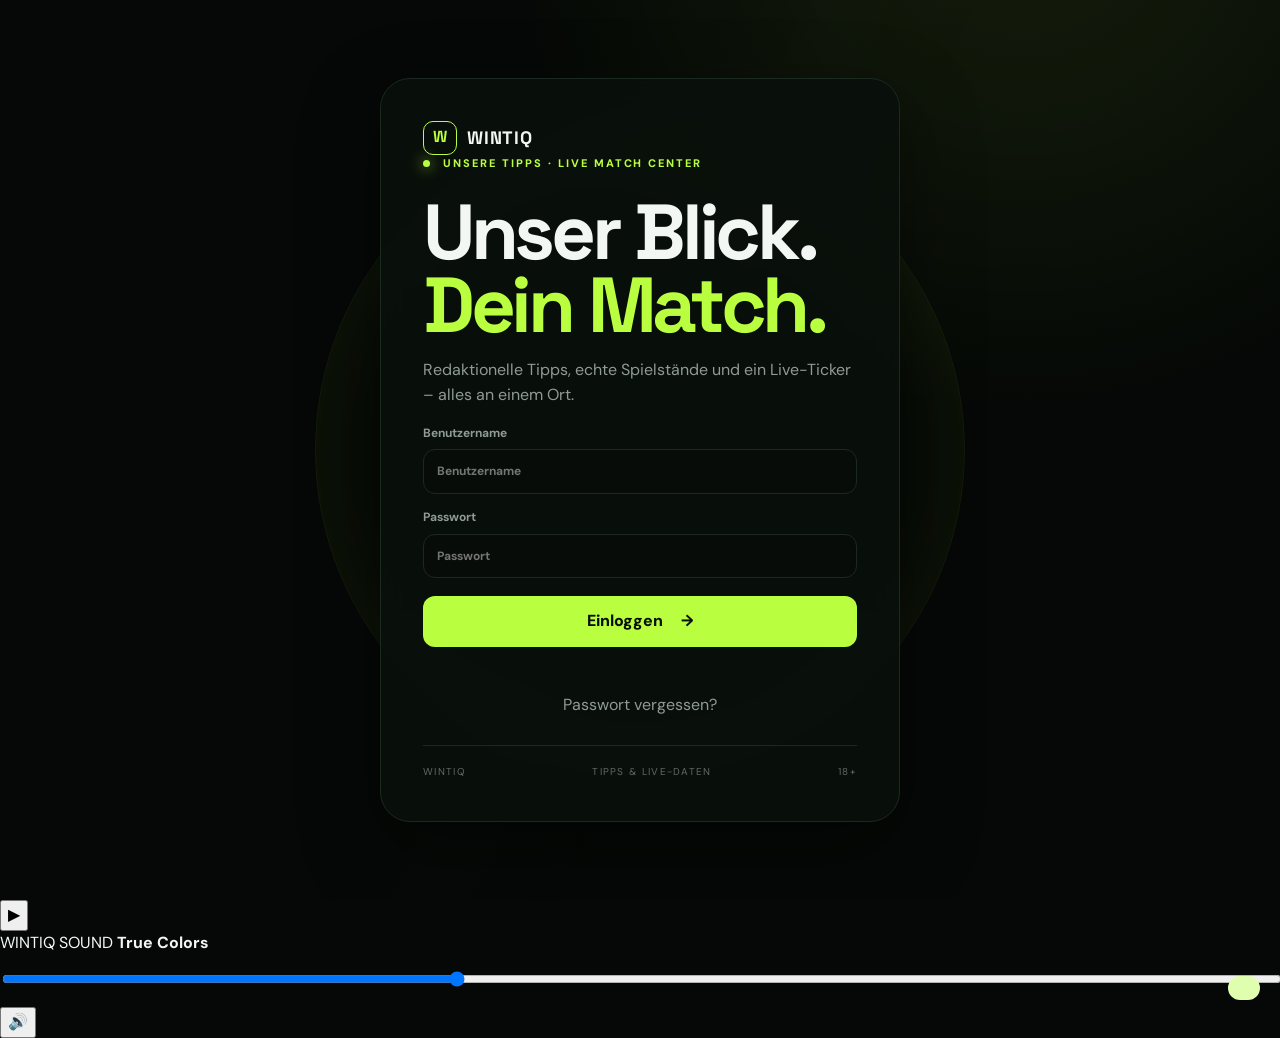
==== commit 0ebe5260: "Add files via upload" ====
--- a/index.html
+++ b/index.html
@@ -42,6 +42,7 @@
     <button id="logout" class="icon-btn" type="button">LOCK</button>
   </div>
 </header>
+<div id="liveStrip" class="live-strip" aria-label="WINTIQ Live Ticker"><div id="liveStripTrack" class="live-strip-track"></div></div>
 
 <main id="home">
 <section class="hero">
@@ -125,5 +126,19 @@
 <div id="toast" class="toast"></div>
 
 <script src="script.js?v=release-1" defer></script>
+
+    <audio id="wintiqMusic" preload="metadata" loop>
+      <source src="music/true-colors.mp3" type="audio/mpeg">
+    </audio>
+    <div class="music-player" id="musicPlayer" aria-label="Musiksteuerung">
+      <button id="musicToggle" type="button" class="music-btn" aria-label="Musik an/aus">▶</button>
+      <div class="music-meta">
+        <span class="music-label">WINTIQ SOUND</span>
+        <strong>True Colors</strong>
+      </div>
+      <input id="musicVolume" class="music-volume" type="range" min="0" max="1" step="0.01" value="0.35" aria-label="Lautstärke">
+      <button id="musicMute" type="button" class="music-btn small" aria-label="Stumm">🔊</button>
+    </div>
+
 </body>
 </html>
--- a/styles.css
+++ b/styles.css
@@ -1 +1,14 @@
 :root{--bg:#050806;--panel:#0b110d;--panel2:#101812;--line:#1c2920;--text:#f2f7f3;--muted:#8f9b93;--acid:#b9ff3f;--acid2:#79d829;--red:#ff5264;--amber:#ffc857;--blue:#6db8ff;--shadow:0 28px 80px rgba(0,0,0,.38);--radius:24px}*{box-sizing:border-box}html{scroll-behavior:smooth}body{margin:0;background:radial-gradient(circle at 80% -10%,rgba(185,255,63,.09),transparent 34%),var(--bg);color:var(--text);font-family:"DM Sans",system-ui,sans-serif;line-height:1.55}body:before{content:"";position:fixed;inset:0;pointer-events:none;background:linear-gradient(115deg,transparent 0 40%,rgba(255,255,255,.018) 50%,transparent 60%);opacity:.4}.hidden{display:none!important}a{color:inherit;text-decoration:none}button,input,textarea,select{font:inherit}button{cursor:pointer}.logo{display:inline-flex;align-items:center;gap:10px;font-family:"Space Grotesk";letter-spacing:.05em}.logo span{display:grid;place-items:center;width:34px;height:34px;border:1px solid var(--acid);border-radius:10px;color:var(--acid);font-weight:800}.logo b{font-size:18px}.login-gate{min-height:100vh;display:grid;place-items:center;padding:24px;position:relative;overflow:hidden}.login-orbit{position:absolute;width:650px;height:650px;border:1px solid rgba(185,255,63,.08);border-radius:50%;box-shadow:0 0 140px rgba(185,255,63,.08) inset}.login-card{position:relative;width:min(520px,100%);padding:42px;border:1px solid var(--line);border-radius:30px;background:rgba(10,16,12,.88);box-shadow:var(--shadow);backdrop-filter:blur(20px)}.login-card h1{font:700 clamp(44px,8vw,78px)/.94 "Space Grotesk";margin:24px 0 14px;letter-spacing:-.055em}.login-card h1 em,.section h2 em,.how h2 em{font-style:normal;color:var(--acid)}.login-card p{color:var(--muted);max-width:430px}.eyebrow,.kicker{font-size:11px;font-weight:800;letter-spacing:.18em;color:var(--acid);text-transform:uppercase}.eyebrow i,.feed-badge i,.card-label i{display:inline-block;width:7px;height:7px;background:var(--acid);border-radius:50%;margin-right:8px;box-shadow:0 0 14px var(--acid)}label{display:grid;gap:7px;font-size:12px;color:var(--muted);font-weight:700;margin-top:14px}input,textarea,select{width:100%;border:1px solid var(--line);background:#070c09;color:var(--text);border-radius:12px;padding:12px 13px;outline:none}input:focus,textarea:focus,select:focus{border-color:rgba(185,255,63,.6);box-shadow:0 0 0 3px rgba(185,255,63,.07)}.btn{border:0;border-radius:12px;padding:13px 17px;font-weight:800;display:inline-flex;justify-content:center;align-items:center;gap:18px}.primary{background:var(--acid);color:#081006}.ghost{background:transparent;border:1px solid var(--line);color:var(--text)}.btn:hover{transform:translateY(-1px);filter:brightness(1.04)}.login-card .btn{width:100%;margin-top:18px}.link-btn{border:0;background:none;color:var(--muted);margin:14px auto 0;display:block}.link-btn:hover{color:var(--acid)}.error{min-height:22px;color:var(--red);font-size:13px;margin-top:9px}.login-note{display:flex;justify-content:space-between;border-top:1px solid var(--line);margin-top:26px;padding-top:18px;color:#5f6b63;font-size:10px;letter-spacing:.13em}.topbar{position:sticky;top:0;z-index:30;height:74px;display:flex;align-items:center;justify-content:space-between;padding:0 5vw;border-bottom:1px solid rgba(255,255,255,.05);background:rgba(5,8,6,.8);backdrop-filter:blur(18px)}nav{display:flex;gap:28px;color:var(--muted);font-size:14px;font-weight:700}nav a:hover{color:var(--text)}.top-actions{display:flex;align-items:center;gap:9px}.feed-badge{border:1px solid var(--line);border-radius:999px;padding:7px 11px;color:var(--muted);font-size:10px;font-weight:800;letter-spacing:.12em}.icon-btn,.admin-btn{border:1px solid var(--line);background:#0b110d;color:var(--text);border-radius:10px;padding:8px 11px;font-size:11px;font-weight:800}.admin-btn{color:var(--acid)}.volume{width:70px;padding:0;border:0}.hero{min-height:calc(100vh - 74px);display:grid;grid-template-columns:1.25fr .75fr;gap:5vw;align-items:center;padding:7vw 7vw 5vw;position:relative}.hero:after{content:"";position:absolute;right:7vw;top:13%;width:34vw;height:34vw;border-radius:50%;background:radial-gradient(circle,rgba(185,255,63,.12),transparent 64%);filter:blur(4px);z-index:-1}.hero h1{font:700 clamp(68px,10vw,150px)/.82 "Space Grotesk";letter-spacing:-.075em;margin:20px 0 28px}.hero h1 em{color:var(--acid);font-style:normal}.hero-copy>p{font-size:17px;color:var(--muted);max-width:650px}.hero-meta{display:flex;justify-content:space-between;max-width:650px;color:#657169;font-size:11px;letter-spacing:.12em;margin-top:22px}.hero-actions{display:flex;gap:12px;margin-top:28px}.hero-stats{display:grid;grid-template-columns:repeat(4,1fr);max-width:680px;margin-top:48px;border-top:1px solid var(--line);border-bottom:1px solid var(--line)}.hero-stats div{padding:17px 10px;border-right:1px solid var(--line)}.hero-stats div:last-child{border:0}.hero-stats b{display:block;font:700 28px "Space Grotesk"}.hero-stats span{font-size:10px;color:var(--muted);letter-spacing:.14em}.hero-live{border:1px solid var(--line);border-radius:var(--radius);padding:22px;background:linear-gradient(160deg,#101812,#070b08);box-shadow:var(--shadow)}.card-label{display:flex;justify-content:space-between;color:var(--muted);font-size:10px;font-weight:800;letter-spacing:.12em}.pulse{background:var(--red)!important;box-shadow:0 0 14px var(--red)!important;animation:pulse 1.1s infinite}.monitor-empty{min-height:310px;display:grid;place-items:center;text-align:center;color:#657169;font-weight:700;padding:40px}.monitor-match{text-align:center;padding:42px 10px}.monitor-status{color:var(--red);font-weight:900;font-size:11px;letter-spacing:.16em}.monitor-teams{font:700 25px "Space Grotesk";margin:15px 0}.monitor-score{font:800 64px/.95 "Space Grotesk"}.monitor-time{color:var(--muted);margin-top:12px}.section{padding:100px 7vw}.section-head{display:flex;justify-content:space-between;align-items:end;gap:30px;margin-bottom:30px}.section-head h2{font:700 clamp(38px,5vw,72px)/.95 "Space Grotesk";letter-spacing:-.055em;margin:10px 0}.section-head p{color:var(--muted);margin:0}.sync-box,.section-count{border:1px solid var(--line);padding:12px 16px;border-radius:14px;display:flex;gap:10px;align-items:center;color:var(--muted);font-size:11px}.sync-box b{color:var(--acid)}.section-count b{font:700 30px "Space Grotesk";color:var(--acid)}.live-ticker{border:1px solid var(--line);border-radius:20px;overflow:hidden;background:#090e0b}.ticker-row{display:grid;grid-template-columns:115px 1fr 110px 130px;gap:15px;align-items:center;padding:17px 20px;border-bottom:1px solid var(--line)}.ticker-row:last-child{border:0}.ticker-status{font-size:10px;font-weight:900;letter-spacing:.1em}.ticker-status.live{color:var(--red)}.ticker-score{font:700 22px "Space Grotesk"}.ticker-meta{color:var(--muted);font-size:12px}.event-board{display:grid;grid-template-columns:repeat(3,1fr);gap:14px;margin-top:14px}.event-card{border:1px solid var(--line);border-radius:18px;background:#0a100c;padding:18px}.event-card h4{margin:0 0 10px;font-size:12px}.event-card p{margin:5px 0;color:var(--muted);font-size:12px}.event-card b{color:var(--acid)}.pick-grid{display:grid;grid-template-columns:repeat(3,1fr);gap:18px}.pick-card{border:1px solid var(--line);border-radius:24px;background:linear-gradient(150deg,#101711,#080d0a);overflow:hidden;box-shadow:0 18px 45px rgba(0,0,0,.2);transition:.2s}.pick-card:hover{transform:translateY(-4px);border-color:#304330}.pick-top{display:flex;justify-content:space-between;padding:18px 20px;border-bottom:1px solid var(--line);font-size:10px;letter-spacing:.1em}.pick-tag{color:var(--acid)}.status{font-weight:900}.status.live{color:var(--red)}.status.upcoming{color:var(--amber)}.status.finished{color:var(--blue)}.status.unavailable{color:#727c75}.pick-body{padding:24px 20px}.sport{color:#657169;font-size:10px;letter-spacing:.16em;font-weight:800}.teams{font:700 23px/1.1 "Space Grotesk";margin:13px 0}.score{font:800 52px/1 "Space Grotesk";letter-spacing:-.05em}.match-info{display:flex;flex-wrap:wrap;gap:7px;margin-top:12px}.chip{border:1px solid var(--line);padding:6px 8px;border-radius:8px;color:var(--muted);font-size:10px}.chip.live{color:var(--red);border-color:rgba(255,82,100,.3)}.tip-box{margin-top:20px;padding:15px;border-radius:15px;background:#080d09;border:1px solid var(--line)}.tip-box span{display:block;color:#647067;font-size:10px;letter-spacing:.12em}.tip-box strong{display:block;font-size:19px;margin-top:4px}.reason{color:var(--muted);font-size:13px;margin:15px 0 0}.verdict{margin-top:18px;padding:10px 12px;border-radius:10px;font-weight:900;font-size:11px}.verdict.correct{background:rgba(185,255,63,.09);color:var(--acid)}.verdict.wrong{background:rgba(255,82,100,.1);color:var(--red)}.verdict.pending{background:rgba(255,255,255,.04);color:var(--muted)}.events{border-top:1px solid var(--line);margin-top:20px;padding-top:15px}.events small{color:#647067}.event{display:grid;grid-template-columns:38px 1fr;gap:8px;font-size:11px;margin-top:8px}.event b{color:var(--acid)}.stats-grid{display:grid;grid-template-columns:2fr repeat(3,1fr);gap:14px}.stats-grid article{border:1px solid var(--line);border-radius:20px;background:#0a100c;padding:24px;min-height:145px}.stats-grid span{display:block;color:#667168;font-size:10px;letter-spacing:.14em}.stats-grid b{display:block;font:700 42px "Space Grotesk";margin:12px 0}.stats-grid small{color:var(--muted)}.bar{height:7px;background:#1b251d;border-radius:99px;overflow:hidden}.bar i{display:block;height:100%;width:0;background:var(--acid);border-radius:99px}.how{border-top:1px solid var(--line);border-bottom:1px solid var(--line)}.how-grid{display:grid;grid-template-columns:.65fr 1.35fr;gap:8vw}.how h2{font:700 clamp(45px,6vw,86px)/.92 "Space Grotesk";letter-spacing:-.06em;margin:15px 0}.principles{display:grid;grid-template-columns:1fr 1fr;gap:0;border-top:1px solid var(--line)}.principles div{padding:25px 18px;border-bottom:1px solid var(--line)}.principles div:nth-child(odd){border-right:1px solid var(--line)}.principles b{color:var(--acid);font-size:11px}.principles strong{display:block;margin:10px 0;font-size:12px}.principles p{margin:0;color:var(--muted);font-size:13px}footer{padding:30px 7vw;border-top:1px solid var(--line);display:flex;justify-content:space-between;align-items:center;gap:20px;color:#68736b;font-size:11px}.modal{position:fixed;inset:0;z-index:100;display:grid;place-items:center;padding:20px;background:rgba(0,0,0,.75);backdrop-filter:blur(12px)}.modal-card{position:relative;width:min(1100px,100%);max-height:90vh;overflow:auto;background:#0b110d;border:1px solid var(--line);border-radius:24px;padding:30px;box-shadow:var(--shadow)}.modal-card.small{width:min(500px,100%)}.close{position:absolute;right:16px;top:16px;border:1px solid var(--line);background:#101712;color:var(--text);border-radius:9px;width:34px;height:34px}.modal-card h2{font:700 40px "Space Grotesk";margin:8px 0}.modal-card h2 em{color:var(--acid);font-style:normal}.modal-card p{color:var(--muted)}.admin-tabs{display:flex;gap:7px;border-bottom:1px solid var(--line);margin:22px 0}.admin-tabs button{border:0;background:transparent;color:var(--muted);padding:11px 14px}.admin-tabs button.active{color:var(--acid);border-bottom:2px solid var(--acid)}.admin-tab{display:none}.admin-tab.active{display:block}.admin-head{display:flex;justify-content:space-between;align-items:center;margin-bottom:15px}.admin-head h3{margin:0;font-size:20px}.small-btn{padding:9px 12px}.admin-item{border:1px solid var(--line);border-radius:16px;padding:16px;margin-bottom:12px}.admin-grid{display:grid;grid-template-columns:repeat(3,1fr);gap:10px}.admin-grid label{margin:0}.admin-actions{display:flex;gap:8px;justify-content:flex-end;margin-top:12px}.danger{border-color:rgba(255,82,100,.3);color:var(--red)}.admin-site{display:grid;grid-template-columns:1fr 1fr;gap:12px}.admin-site label{margin:0}.admin-site button{margin-top:8px}.admin-foot{display:flex;justify-content:space-between;align-items:center;border-top:1px solid var(--line);margin-top:20px;padding-top:18px}.message{min-height:25px;margin-top:10px;color:var(--acid);font-size:13px}.toast{position:fixed;right:20px;bottom:20px;z-index:200;background:#dfffaf;color:#0a1107;border-radius:12px;padding:12px 16px;font-weight:800;transform:translateY(120px);transition:.2s}.toast.show{transform:none}@keyframes pulse{50%{opacity:.35;transform:scale(.75)}}@media(max-width:1000px){nav{display:none}.hero{grid-template-columns:1fr}.hero-live{max-width:700px}.pick-grid{grid-template-columns:1fr 1fr}.stats-grid{grid-template-columns:1fr 1fr}.event-board{grid-template-columns:1fr 1fr}.how-grid{grid-template-columns:1fr}.admin-grid{grid-template-columns:1fr 1fr}}@media(max-width:650px){.topbar{padding:0 18px}.top-actions .volume{display:none}.hero,.section{padding-left:18px;padding-right:18px}.hero h1{font-size:65px}.hero-stats{grid-template-columns:1fr 1fr}.pick-grid,.stats-grid,.event-board,.principles{grid-template-columns:1fr}.principles div:nth-child(odd){border-right:0}.section-head{align-items:start;flex-direction:column}.ticker-row{grid-template-columns:80px 1fr;gap:5px}.ticker-row>*:nth-child(3),.ticker-row>*:nth-child(4){grid-column:2}.admin-grid,.admin-site{grid-template-columns:1fr}.login-card{padding:28px}.login-note{font-size:8px}footer{padding:25px 18px;flex-direction:column;align-items:flex-start}}
+
+.live-strip{position:sticky;top:74px;z-index:30;height:48px;border-top:1px solid var(--line);border-bottom:1px solid var(--line);background:rgba(5,8,6,.94);backdrop-filter:blur(14px);overflow:hidden}
+.live-strip-track{height:100%;display:flex;align-items:center;gap:0;min-width:max-content;animation:stripIn .35s ease-out}
+.strip-item{height:100%;display:flex;align-items:center;gap:10px;padding:0 22px;border-right:1px solid var(--line);font-size:11px;white-space:nowrap;color:#b7c0ba}
+.strip-item b{color:var(--text);font-weight:700}.strip-item strong{font:800 14px "Space Grotesk";color:var(--text)}.strip-item.live strong{color:var(--acid)}
+.strip-league{color:#6e7b72;font-size:9px;font-weight:900;letter-spacing:.12em}.strip-time{color:#738078;font-size:10px}.strip-dot{width:6px;height:6px;border-radius:50%;background:#68736b}.strip-item.live .strip-dot{background:var(--red);box-shadow:0 0 10px var(--red);animation:pulse 1.05s infinite}.strip-item.upcoming .strip-dot{background:var(--acid)}.strip-item.finished .strip-dot{background:#75817a}.strip-empty{padding:0 22px;color:#6e7b72;font-size:10px;letter-spacing:.12em;font-weight:800}
+.ticker-row.live{background:linear-gradient(90deg,rgba(255,82,100,.055),transparent 50%)}.ticker-score.live{color:var(--acid)}
+.score-wrap{display:flex;align-items:end;justify-content:space-between;gap:12px}.minute-live{display:flex;align-items:center;gap:6px;color:var(--red);font-size:10px;font-weight:900;letter-spacing:.08em;text-transform:uppercase}.minute-live i{display:block;width:6px;height:6px;border-radius:50%;background:var(--red);box-shadow:0 0 10px var(--red);animation:pulse 1s infinite}
+.score-flash .score{animation:scoreFlash 1.2s ease-out}.score-flash{animation:cardFlash 1.2s ease-out}
+@keyframes scoreFlash{0%{transform:scale(1.15);color:var(--acid)}45%{transform:scale(1)}100%{transform:scale(1)}}
+@keyframes cardFlash{0%{box-shadow:0 0 0 2px rgba(185,255,63,.55),0 18px 45px rgba(0,0,0,.2)}100%{box-shadow:0 18px 45px rgba(0,0,0,.2)}}
+@keyframes stripIn{from{opacity:.2;transform:translateY(-4px)}to{opacity:1;transform:none}}
+@media(max-width:650px){.live-strip{top:60px;height:44px}.strip-item{padding:0 14px;gap:7px}.strip-item b{font-size:10px}.strip-time{display:none}}
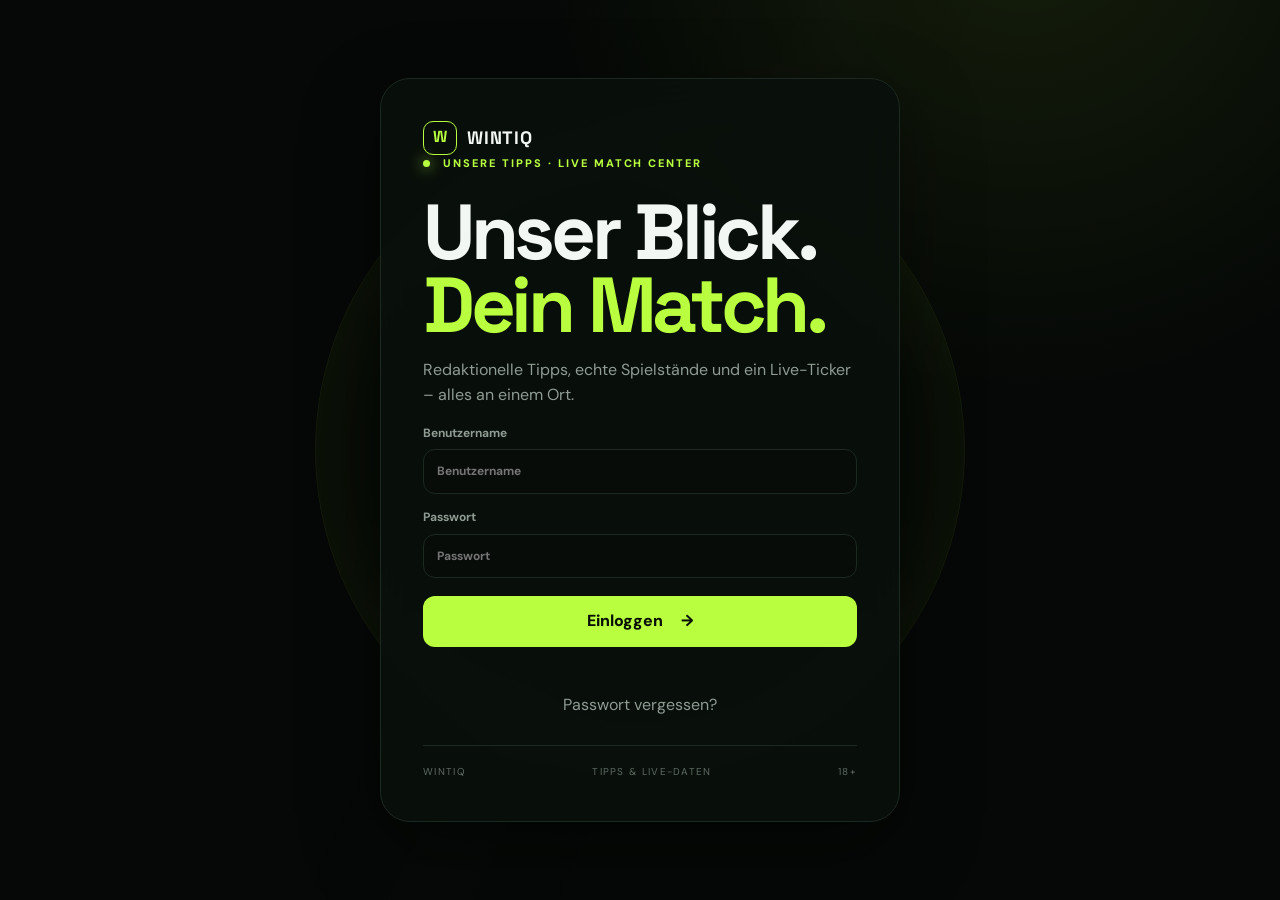
==== commit 5f923f9e: "Add files via upload" ====
--- a/index.html
+++ b/index.html
@@ -36,8 +36,8 @@
   <nav><a href="#picks">Unsere Picks</a><a href="#live">Live Center</a><a href="#stats">Performance</a></nav>
   <div class="top-actions">
     <div id="feedBadge" class="feed-badge"><i></i><span>SYNC</span></div>
-    <button id="musicToggle" class="icon-btn" type="button" title="Musik an/aus">♪</button>
-    <input id="musicVolume" class="volume" type="range" min="0" max="1" step=".01" value=".18" aria-label="Musiklautstärke">
+    <button id="musicToggle" class="icon-btn music-top-btn" type="button" title="True Colors an/aus">True Colors</button>
+    <input id="musicVolume" class="volume" type="range" min="0" max="1" step=".01" value=".35" aria-label="Musiklautstärke">
     <button id="adminOpen" class="admin-btn hidden" type="button">ADMIN</button>
     <button id="logout" class="icon-btn" type="button">LOCK</button>
   </div>
@@ -124,21 +124,9 @@
  </div>
 </div>
 <div id="toast" class="toast"></div>
-
 <script src="script.js?v=release-1" defer></script>
-
-    <audio id="wintiqMusic" preload="metadata" loop>
-      <source src="music/true-colors.mp3" type="audio/mpeg">
-    </audio>
-    <div class="music-player" id="musicPlayer" aria-label="Musiksteuerung">
-      <button id="musicToggle" type="button" class="music-btn" aria-label="Musik an/aus">▶</button>
-      <div class="music-meta">
-        <span class="music-label">WINTIQ SOUND</span>
-        <strong>True Colors</strong>
-      </div>
-      <input id="musicVolume" class="music-volume" type="range" min="0" max="1" step="0.01" value="0.35" aria-label="Lautstärke">
-      <button id="musicMute" type="button" class="music-btn small" aria-label="Stumm">🔊</button>
-    </div>
-
+<audio id="wintiqMusic" preload="metadata" loop>
+  <source src="music/true-colors.mp3" type="audio/mpeg">
+</audio>
 </body>
 </html>
